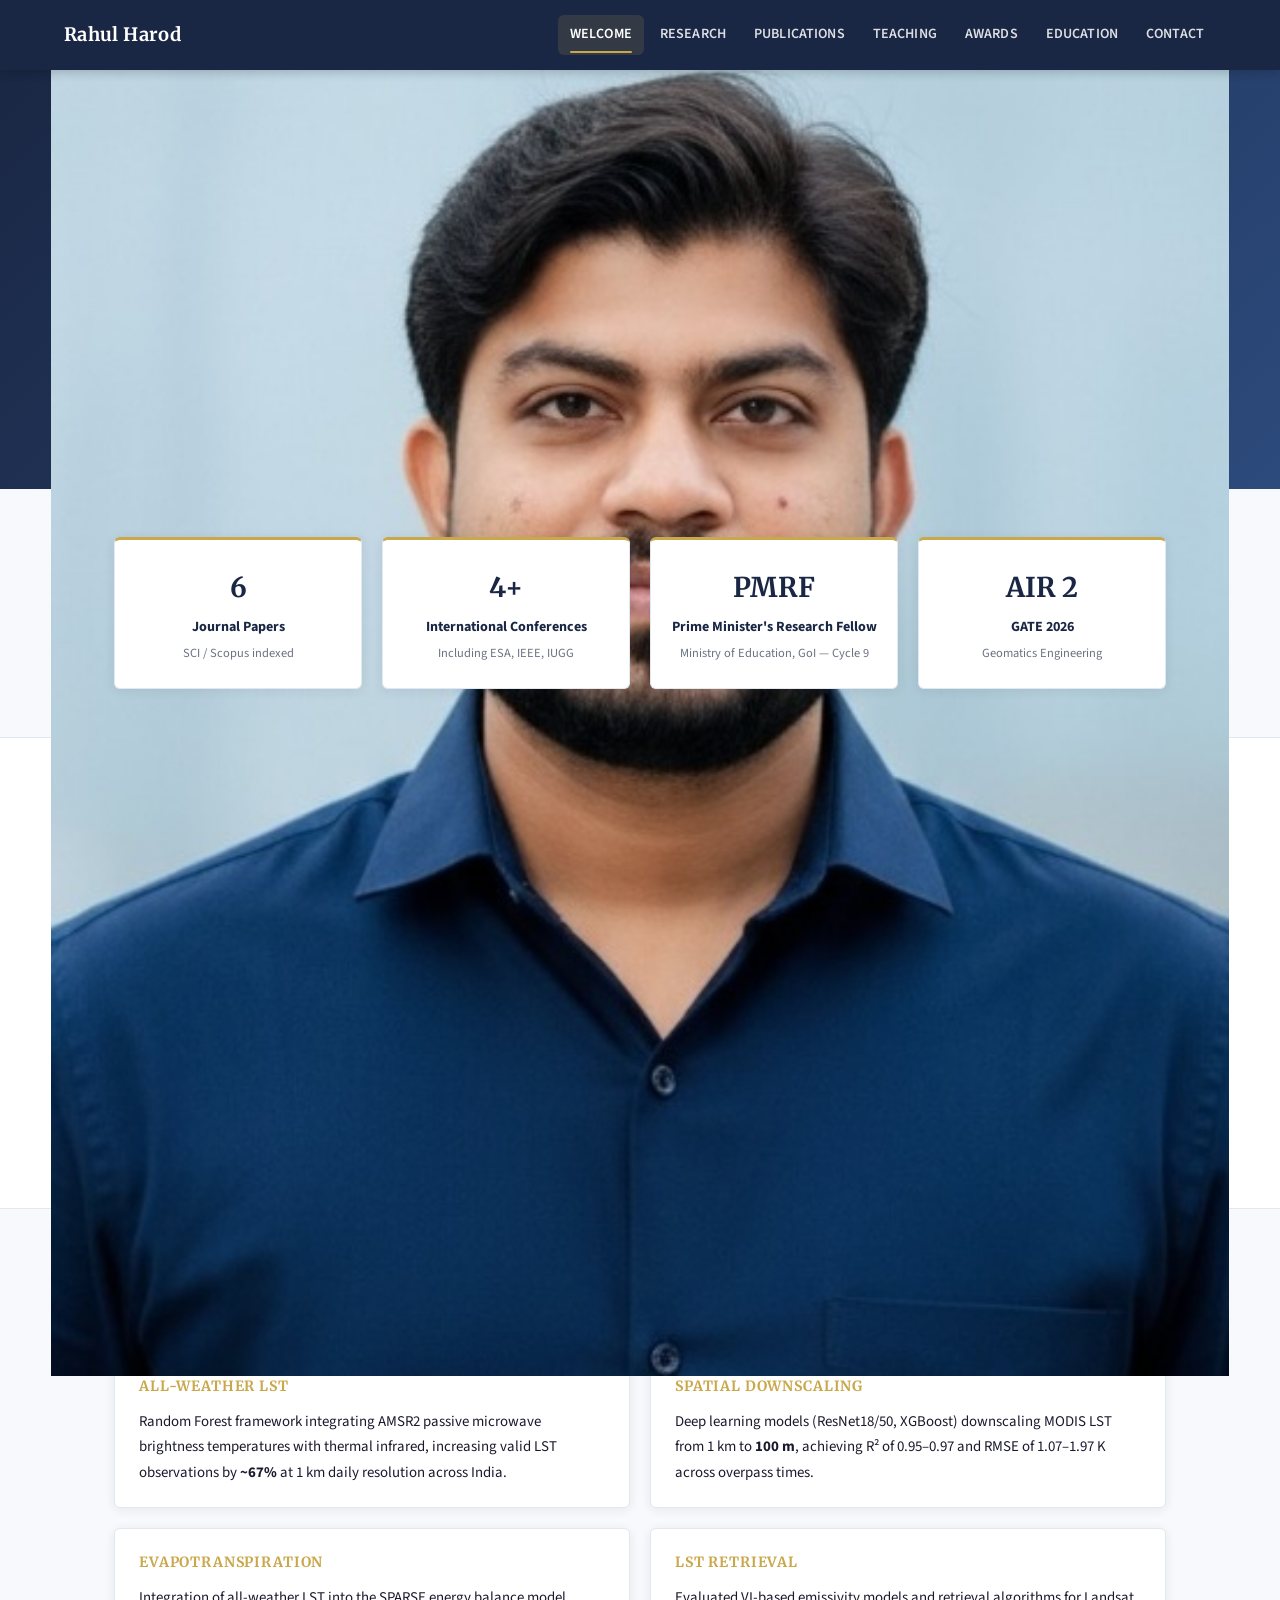
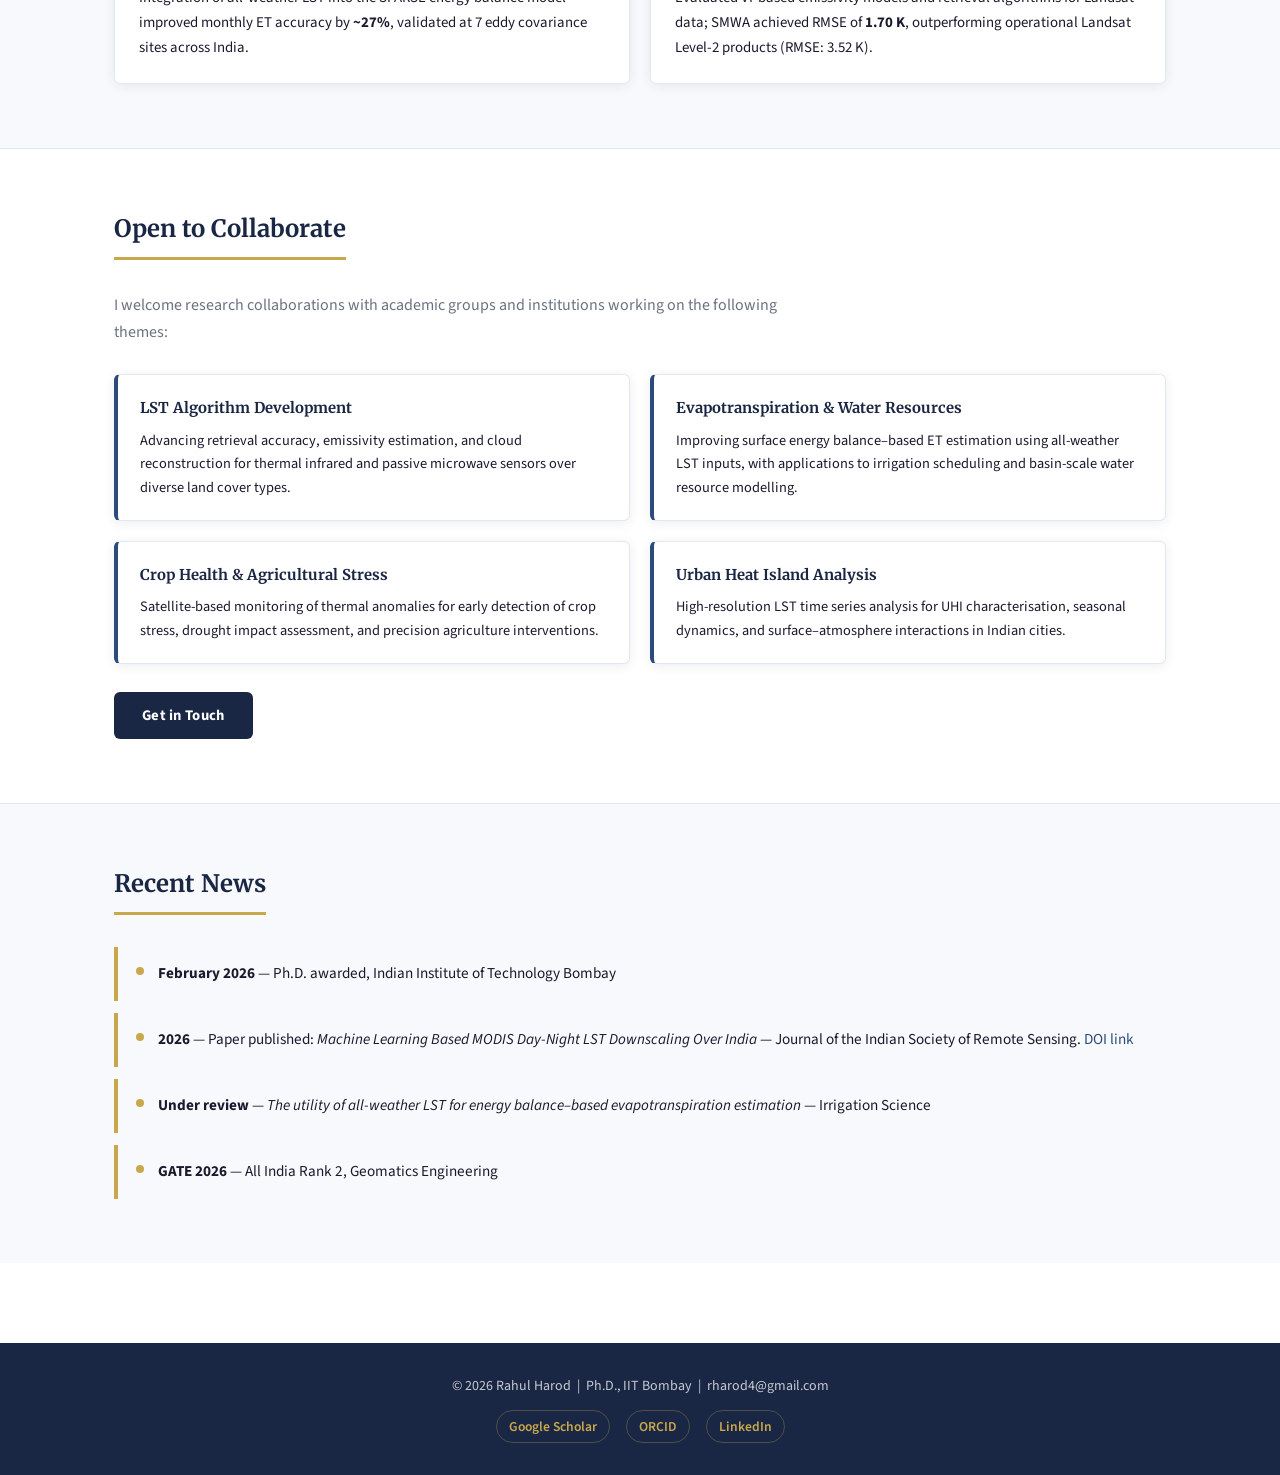
==== index.html @ 8fca2b65 "Remove mobile number sitewide; add SEO meta tags, sitemap, robots.txt" ====
<!DOCTYPE html>
<html lang="en">
<head>
  <meta charset="UTF-8">
  <meta name="viewport" content="width=device-width, initial-scale=1.0">
  <title>Rahul Harod | Ph.D. Remote Sensing | IIT Bombay</title>
  <meta name="description" content="Dr. Rahul Harod — Ph.D. in Civil Engineering (Remote Sensing) from IIT Bombay. PMRF Awardee. Research on Land Surface Temperature, machine learning, evapotranspiration, and urban heat islands. GATE 2026 AIR 2.">
  <meta name="keywords" content="Rahul Harod, IIT Bombay, Remote Sensing, Land Surface Temperature, LST, Machine Learning, PMRF, Civil Engineering, PhD, GATE 2026, Evapotranspiration, Urban Heat Island">
  <meta name="author" content="Rahul Harod">
  <meta name="robots" content="index, follow">
  <link rel="canonical" href="https://rahul-harod.github.io/Portfolio/">

  <!-- Open Graph (for sharing on LinkedIn, WhatsApp etc.) -->
  <meta property="og:type" content="profile">
  <meta property="og:title" content="Rahul Harod | Ph.D. Remote Sensing | IIT Bombay">
  <meta property="og:description" content="Ph.D. graduate from IIT Bombay. PMRF Awardee. Research on all-weather Land Surface Temperature, machine learning, and environmental remote sensing.">
  <meta property="og:url" content="https://rahul-harod.github.io/Portfolio/">
  <meta property="og:image" content="https://rahul-harod.github.io/Portfolio/Rahul.jpeg">
  <meta property="profile:first_name" content="Rahul">
  <meta property="profile:last_name" content="Harod">

  <!-- JSON-LD Structured Data (tells Google who this person is) -->
  <script type="application/ld+json">
  {
    "@context": "https://schema.org",
    "@type": "Person",
    "name": "Rahul Harod",
    "givenName": "Rahul",
    "familyName": "Harod",
    "url": "https://rahul-harod.github.io/Portfolio/",
    "image": "https://rahul-harod.github.io/Portfolio/Rahul.jpeg",
    "email": "rharod4@gmail.com",

    "address": {
      "@type": "PostalAddress",
      "addressLocality": "Ujjain",
      "addressRegion": "Madhya Pradesh",
      "addressCountry": "IN"
    },
    "jobTitle": "Research Scientist",
    "worksFor": {
      "@type": "Organization",
      "name": "Sagri Co. Ltd."
    },
    "alumniOf": {
      "@type": "CollegeOrUniversity",
      "name": "Indian Institute of Technology Bombay",
      "url": "https://www.iitb.ac.in"
    },
    "hasCredential": {
      "@type": "EducationalOccupationalCredential",
      "credentialCategory": "PhD",
      "name": "Doctor of Philosophy — Civil Engineering (Remote Sensing)",
      "recognizedBy": {
        "@type": "CollegeOrUniversity",
        "name": "Indian Institute of Technology Bombay"
      }
    },
    "knowsAbout": [
      "Land Surface Temperature",
      "Remote Sensing",
      "Machine Learning",
      "Evapotranspiration",
      "Urban Heat Island",
      "Thermal Infrared",
      "Passive Microwave",
      "Google Earth Engine",
      "Civil Engineering"
    ],
    "sameAs": [
      "https://scholar.google.com/citations?user=Qqw7c_wAAAAJ&hl=en",
      "https://orcid.org/0009-0002-3526-6725",
      "http://www.linkedin.com/in/rahul-harod-670a47169"
    ]
  }
  </script>

  <link rel="preconnect" href="https://fonts.googleapis.com">
  <link rel="preconnect" href="https://fonts.gstatic.com" crossorigin>
  <link href="https://fonts.googleapis.com/css2?family=Merriweather:ital,wght@0,400;0,700;1,400&family=Source+Sans+Pro:wght@400;600;700&display=swap" rel="stylesheet">
  <link rel="stylesheet" href="css/style.css">
</head>
<body>

  <!-- NAVBAR -->
  <nav class="navbar">
    <div class="nav-container">
      <a href="index.html" class="nav-logo">Rahul Harod</a>
      <button class="nav-toggle" aria-label="Toggle navigation" aria-expanded="false">
        <span></span><span></span><span></span>
      </button>
      <div class="nav-links">
        <a href="index.html">Welcome</a>
        <a href="research.html">Research</a>
        <a href="publications.html">Publications</a>
        <a href="teaching.html">Teaching</a>
        <a href="awards.html">Awards</a>
        <a href="education.html">Education</a>
        <a href="contact.html">Contact</a>
      </div>
    </div>
  </nav>

  <!-- HERO -->
  <section class="hero">
    <div class="hero-inner">
      <div class="hero-photo">
        <div class="photo-circle">
          <img src="Rahul.jpeg" alt="Rahul Harod">
        </div>
      </div>
      <div class="hero-content">
        <h1>Rahul Harod</h1>
        <p class="hero-designation">Ph.D. &nbsp;|&nbsp; Civil Engineering (Remote Sensing)</p>
        <p class="hero-institution">Indian Institute of Technology Bombay</p>
        <p class="hero-tagline">Advancing all-weather, high-resolution Land Surface Temperature estimation through machine learning — with applications in evapotranspiration, urban heat islands, and agricultural resilience.</p>
        <p class="hero-contact-line">rharod4@gmail.com &nbsp;&bull;&nbsp; Ujjain, Madhya Pradesh, India</p>
        <!-- <div class="social-badges">
          <a href="https://scholar.google.com/citations?user=Qqw7c_wAAAAJ&hl=en" target="_blank" rel="noopener" class="badge">Google Scholar</a>
          <a href="https://orcid.org/0009-0002-3526-6725" target="_blank" rel="noopener" class="badge">ORCID</a>
          <a href="http://www.linkedin.com/in/rahul-harod-670a47169" target="_blank" rel="noopener" class="badge">LinkedIn</a>
        </div> -->
      </div>
    </div>
  </section>

  <main>

    <!-- QUICK STATS -->
    <section class="section" style="background: var(--light-bg); padding: 48px 0;">
      <div class="container">
        <div class="stats-grid">
          <div class="stat-card">
            <div class="stat-icon-text">6</div>
            <div class="stat-label-main">Journal Papers</div>
            <div class="stat-sub">SCI / Scopus indexed</div>
          </div>
          <div class="stat-card">
            <div class="stat-icon-text">4+</div>
            <div class="stat-label-main">International Conferences</div>
            <div class="stat-sub">Including ESA, IEEE, IUGG</div>
          </div>
          <div class="stat-card">
            <div class="stat-icon-text">PMRF</div>
            <div class="stat-label-main">Prime Minister's Research Fellow</div>
            <div class="stat-sub">Ministry of Education, GoI — Cycle 9</div>
          </div>
          <div class="stat-card">
            <div class="stat-icon-text">AIR 2</div>
            <div class="stat-label-main">GATE 2026</div>
            <div class="stat-sub">Geomatics Engineering</div>
          </div>
        </div>
      </div>
    </section>

    <!-- ABOUT -->
    <section class="section">
      <div class="container">
        <h2 class="section-title">About</h2>
        <div class="about-text">
          <p>I am a Ph.D. graduate from the Department of Civil Engineering, Indian Institute of Technology Bombay, where I worked under the supervision of Prof. Eswar Rajasekaran. My doctoral research developed machine learning–driven frameworks for generating all-weather, high spatiotemporal resolution Land Surface Temperature (LST) datasets over India — addressing the dual constraints of cloud contamination and the spatial–temporal resolution trade-off inherent to satellite thermal observations.</p>
          <p>My research sits at the intersection of thermal remote sensing, passive microwave data fusion, deep learning, and surface energy balance modelling. I am particularly interested in translating these methodological advances into operational tools for water resource management, agricultural monitoring, and urban climate analysis. I am a recipient of the <strong>Prime Minister's Research Fellowship (PMRF)</strong>, awarded in recognition of the quality and national relevance of my research.</p>
        </div>
      </div>
    </section>

    <!-- RESEARCH HIGHLIGHTS -->
    <section class="section" style="background: var(--light-bg);">
      <div class="container">
        <h2 class="section-title">Research Highlights</h2>
        <div class="highlights-grid">
          <div class="highlight-card">
            <div class="highlight-label">All-Weather LST</div>
            <p>Random Forest framework integrating AMSR2 passive microwave brightness temperatures with thermal infrared, increasing valid LST observations by <strong>~67%</strong> at 1 km daily resolution across India.</p>
          </div>
          <div class="highlight-card">
            <div class="highlight-label">Spatial Downscaling</div>
            <p>Deep learning models (ResNet18/50, XGBoost) downscaling MODIS LST from 1 km to <strong>100 m</strong>, achieving R² of 0.95–0.97 and RMSE of 1.07–1.97 K across overpass times.</p>
          </div>
          <div class="highlight-card">
            <div class="highlight-label">Evapotranspiration</div>
            <p>Integration of all-weather LST into the SPARSE energy balance model improved monthly ET accuracy by <strong>~27%</strong>, validated at 7 eddy covariance sites across India.</p>
          </div>
          <div class="highlight-card">
            <div class="highlight-label">LST Retrieval</div>
            <p>Evaluated VI-based emissivity models and retrieval algorithms for Landsat data; SMWA achieved RMSE of <strong>1.70 K</strong>, outperforming operational Landsat Level-2 products (RMSE: 3.52 K).</p>
          </div>
        </div>
      </div>
    </section>

    <!-- OPEN TO COLLABORATE -->
    <section class="section">
      <div class="container">
        <h2 class="section-title">Open to Collaborate</h2>
        <p style="font-size: 1rem; color: var(--text-muted); margin-bottom: 28px; max-width: 680px;">I welcome research collaborations with academic groups and institutions working on the following themes:</p>
        <div class="collab-grid">
          <div class="collab-item">
            <div class="collab-title">LST Algorithm Development</div>
            <p>Advancing retrieval accuracy, emissivity estimation, and cloud reconstruction for thermal infrared and passive microwave sensors over diverse land cover types.</p>
          </div>
          <div class="collab-item">
            <div class="collab-title">Evapotranspiration &amp; Water Resources</div>
            <p>Improving surface energy balance–based ET estimation using all-weather LST inputs, with applications to irrigation scheduling and basin-scale water resource modelling.</p>
          </div>
          <div class="collab-item">
            <div class="collab-title">Crop Health &amp; Agricultural Stress</div>
            <p>Satellite-based monitoring of thermal anomalies for early detection of crop stress, drought impact assessment, and precision agriculture interventions.</p>
          </div>
          <div class="collab-item">
            <div class="collab-title">Urban Heat Island Analysis</div>
            <p>High-resolution LST time series analysis for UHI characterisation, seasonal dynamics, and surface–atmosphere interactions in Indian cities.</p>
          </div>
        </div>
        <div style="margin-top: 28px;">
          <a href="contact.html" class="cta-btn">Get in Touch</a>
        </div>
      </div>
    </section>

    <!-- ANNOUNCEMENTS -->
    <section class="section" style="background: var(--light-bg);">
      <div class="container">
        <h2 class="section-title">Recent News</h2>
        <div class="notifications-list">
          <div class="notification-item">
            <div class="notif-dot"></div>
            <div><strong>February 2026</strong> — Ph.D. awarded, Indian Institute of Technology Bombay</div>
          </div>
          <div class="notification-item">
            <div class="notif-dot"></div>
            <div><strong>2026</strong> — Paper published: <em>Machine Learning Based MODIS Day-Night LST Downscaling Over India</em> — Journal of the Indian Society of Remote Sensing. <a href="https://doi.org/10.1007/s12524-026-02450-w" target="_blank" rel="noopener">DOI link</a></div>
          </div>
          <div class="notification-item">
            <div class="notif-dot"></div>
            <div><strong>Under review</strong> — <em>The utility of all-weather LST for energy balance–based evapotranspiration estimation</em> — Irrigation Science</div>
          </div>
          <div class="notification-item">
            <div class="notif-dot"></div>
            <div><strong>GATE 2026</strong> — All India Rank 2, Geomatics Engineering</div>
          </div>
        </div>
      </div>
    </section>

  </main>

  <!-- FOOTER -->
  <footer class="footer">
    <p>&#169; 2026 Rahul Harod &nbsp;|&nbsp; Ph.D., IIT Bombay &nbsp;|&nbsp; rharod4@gmail.com</p>
    <div class="footer-links">
      <a href="https://scholar.google.com/citations?user=Qqw7c_wAAAAJ&hl=en" target="_blank" rel="noopener">Google Scholar</a>
      <a href="https://orcid.org/0009-0002-3526-6725" target="_blank" rel="noopener">ORCID</a>
      <a href="http://www.linkedin.com/in/rahul-harod-670a47169" target="_blank" rel="noopener">LinkedIn</a>
    </div>
  </footer>

  <script src="js/main.js"></script>
</body>
</html>
---- css/style.css ----
/* ============================================
   Rahul Harod Academic Portfolio — style.css
   ============================================ */

/* CSS Variables */
:root {
  --primary: #1a2744;
  --accent: #c9a84c;
  --secondary: #2c4a7c;
  --light-bg: #f8f9fc;
  --text-dark: #1a1a2e;
  --text-muted: #6b7280;
  --border: #e2e8f0;
  --white: #ffffff;
  --font-heading: 'Merriweather', Georgia, serif;
  --font-body: 'Source Sans Pro', 'Segoe UI', sans-serif;
  --font-mono: 'Courier New', monospace;
  --shadow: 0 2px 12px rgba(26, 39, 68, 0.08);
  --shadow-md: 0 4px 20px rgba(26, 39, 68, 0.12);
  --radius: 6px;
  --transition: 0.2s ease;
}

/* Reset & Base */
*, *::before, *::after { box-sizing: border-box; margin: 0; padding: 0; }

html { scroll-behavior: smooth; font-size: 16px; }

body {
  font-family: var(--font-body);
  color: var(--text-dark);
  background: var(--white);
  line-height: 1.7;
  padding-top: 70px;
}

h1, h2, h3, h4, h5 {
  font-family: var(--font-heading);
  line-height: 1.35;
  color: var(--primary);
}

a { color: var(--secondary); text-decoration: none; transition: color var(--transition); }
a:hover { color: var(--accent); }

ul { list-style: none; }

img { max-width: 100%; height: auto; }

/* ============================================
   NAVBAR
   ============================================ */
.navbar {
  position: fixed;
  top: 0; left: 0; right: 0;
  z-index: 1000;
  background: var(--primary);
  height: 70px;
  display: flex;
  align-items: center;
  box-shadow: 0 2px 10px rgba(0,0,0,0.2);
}

.nav-container {
  width: 100%;
  max-width: 1200px;
  margin: 0 auto;
  padding: 0 24px;
  display: flex;
  align-items: center;
  justify-content: space-between;
}

.nav-logo {
  font-family: var(--font-heading);
  font-size: 1.15rem;
  font-weight: 700;
  color: var(--white);
  letter-spacing: 0.02em;
}

.nav-logo:hover { color: var(--accent); }

.nav-links {
  display: flex;
  align-items: center;
  gap: 4px;
}

.nav-links a {
  color: rgba(255,255,255,0.85);
  font-family: var(--font-body);
  font-size: 0.88rem;
  font-weight: 600;
  padding: 8px 12px;
  border-radius: var(--radius);
  transition: all var(--transition);
  position: relative;
  letter-spacing: 0.01em;
  text-transform: uppercase;
}

.nav-links a:hover,
.nav-links a.active {
  color: var(--white);
  background: rgba(201,168,76,0.15);
}

.nav-links a.active::after {
  content: '';
  position: absolute;
  bottom: 2px; left: 12px; right: 12px;
  height: 2px;
  background: var(--accent);
  border-radius: 2px;
}

/* Hamburger */
.nav-toggle {
  display: none;
  flex-direction: column;
  gap: 5px;
  cursor: pointer;
  padding: 4px;
}

.nav-toggle span {
  display: block;
  width: 24px;
  height: 2px;
  background: var(--white);
  border-radius: 2px;
  transition: all 0.3s ease;
}

.nav-toggle.open span:nth-child(1) { transform: translateY(7px) rotate(45deg); }
.nav-toggle.open span:nth-child(2) { opacity: 0; }
.nav-toggle.open span:nth-child(3) { transform: translateY(-7px) rotate(-45deg); }

/* ============================================
   FOOTER
   ============================================ */
.footer {
  background: var(--primary);
  color: rgba(255,255,255,0.75);
  padding: 32px 24px;
  text-align: center;
  font-size: 0.875rem;
  margin-top: 80px;
}

.footer p { margin-bottom: 12px; }

.footer-links {
  display: flex;
  justify-content: center;
  gap: 16px;
  flex-wrap: wrap;
}

.footer-links a {
  color: var(--accent);
  font-weight: 600;
  font-size: 0.85rem;
  border: 1px solid rgba(201,168,76,0.3);
  padding: 4px 12px;
  border-radius: 20px;
  transition: all var(--transition);
}

.footer-links a:hover {
  background: rgba(201,168,76,0.15);
  border-color: var(--accent);
  color: var(--accent);
}

/* ============================================
   LAYOUT UTILITIES
   ============================================ */
.container {
  max-width: 1100px;
  margin: 0 auto;
  padding: 0 24px;
}

.section {
  padding: 64px 0;
}

.section + .section {
  border-top: 1px solid var(--border);
}

.section-title {
  font-size: 1.5rem;
  color: var(--primary);
  margin-bottom: 32px;
  padding-bottom: 12px;
  border-bottom: 3px solid var(--accent);
  display: inline-block;
}

.section-title-center {
  text-align: center;
  display: block;
}

/* ============================================
   HOME PAGE — HERO
   ============================================ */
.hero {
  background: linear-gradient(135deg, var(--primary) 0%, var(--secondary) 100%);
  color: var(--white);
  padding: 72px 24px;
}

.hero-inner {
  max-width: 1100px;
  margin: 0 auto;
  display: flex;
  align-items: center;
  gap: 48px;
}

.hero-photo {
  flex-shrink: 0;
}

.photo-circle {
  width: 160px;
  height: 160px;
  border-radius: 50%;
  background: var(--accent);
  display: flex;
  align-items: center;
  justify-content: center;
  font-family: var(--font-heading);
  font-size: 2.8rem;
  font-weight: 700;
  color: var(--primary);
  border: 4px solid rgba(255,255,255,0.3);
  box-shadow: 0 8px 32px rgba(0,0,0,0.2);
  overflow: hidden;
}

.photo-circle img {
  position: absolute;
  width: 92%;
  height: auto;
  top: 4%;
  left: 4%;
}

.hero-content h1 {
  font-size: 2.4rem;
  color: var(--white);
  margin-bottom: 8px;
}

.hero-designation {
  font-size: 1.1rem;
  color: var(--accent);
  font-weight: 600;
  margin-bottom: 4px;
}

.hero-institution {
  font-size: 0.95rem;
  color: rgba(255,255,255,0.8);
  margin-bottom: 16px;
}

.hero-tagline {
  font-style: italic;
  color: rgba(255,255,255,0.9);
  font-size: 0.97rem;
  max-width: 600px;
  border-left: 3px solid var(--accent);
  padding-left: 14px;
  margin-bottom: 20px;
  line-height: 1.6;
}

.hero-contact-line {
  font-size: 0.9rem;
  color: rgba(255,255,255,0.75);
  margin-bottom: 20px;
  letter-spacing: 0.01em;
}

.social-badges {
  display: flex;
  gap: 10px;
  flex-wrap: wrap;
}

.badge {
  display: inline-block;
  padding: 6px 16px;
  border: 1.5px solid var(--accent);
  color: var(--accent);
  border-radius: 20px;
  font-size: 0.82rem;
  font-weight: 700;
  letter-spacing: 0.03em;
  text-transform: uppercase;
  transition: all var(--transition);
}

.badge:hover {
  background: var(--accent);
  color: var(--primary);
}

/* ============================================
   HOME PAGE — QUICK STATS
   ============================================ */
.stats-grid {
  display: grid;
  grid-template-columns: repeat(4, 1fr);
  gap: 20px;
}

.stat-card {
  background: var(--white);
  border: 1px solid var(--border);
  border-top: 3px solid var(--accent);
  border-radius: var(--radius);
  padding: 24px 20px;
  text-align: center;
  box-shadow: var(--shadow);
  transition: transform var(--transition), box-shadow var(--transition);
}

.stat-card:hover {
  transform: translateY(-3px);
  box-shadow: var(--shadow-md);
}

.stat-icon-text {
  font-family: var(--font-heading);
  font-size: 1.7rem;
  font-weight: 700;
  color: var(--primary);
  margin-bottom: 6px;
}

.stat-label-main {
  font-size: 0.88rem;
  font-weight: 700;
  color: var(--primary);
  margin-bottom: 3px;
}

.stat-sub {
  font-size: 0.78rem;
  color: var(--text-muted);
}

/* ============================================
   HOME PAGE — ABOUT BIO
   ============================================ */
.about-text p {
  margin-bottom: 16px;
  font-size: 1rem;
  line-height: 1.8;
  color: var(--text-dark);
}

/* ============================================
   HOME PAGE — RESEARCH HIGHLIGHTS
   ============================================ */
.highlights-grid {
  display: grid;
  grid-template-columns: repeat(2, 1fr);
  gap: 20px;
}

.highlight-card {
  background: var(--white);
  border: 1px solid var(--border);
  border-radius: var(--radius);
  padding: 22px 24px;
  box-shadow: var(--shadow);
}

.highlight-label {
  font-family: var(--font-heading);
  font-size: 0.88rem;
  font-weight: 700;
  color: var(--accent);
  text-transform: uppercase;
  letter-spacing: 0.06em;
  margin-bottom: 10px;
}

.highlight-card p {
  font-size: 0.93rem;
  color: var(--text-dark);
  line-height: 1.7;
}

/* ============================================
   HOME PAGE — COLLABORATE
   ============================================ */
.collab-grid {
  display: grid;
  grid-template-columns: repeat(2, 1fr);
  gap: 20px;
}

.collab-item {
  padding: 20px 22px;
  border: 1px solid var(--border);
  border-left: 4px solid var(--secondary);
  border-radius: var(--radius);
  background: var(--white);
  box-shadow: var(--shadow);
}

.collab-title {
  font-family: var(--font-heading);
  font-size: 0.93rem;
  font-weight: 700;
  color: var(--primary);
  margin-bottom: 8px;
}

.collab-item p {
  font-size: 0.9rem;
  color: var(--text-dark);
  line-height: 1.65;
}

.cta-btn {
  display: inline-block;
  padding: 11px 28px;
  background: var(--primary);
  color: var(--white);
  font-family: var(--font-body);
  font-size: 0.92rem;
  font-weight: 700;
  border-radius: var(--radius);
  letter-spacing: 0.02em;
  transition: background var(--transition), transform var(--transition);
}

.cta-btn:hover {
  background: var(--secondary);
  color: var(--white);
  transform: translateY(-1px);
}

/* ============================================
   HOME PAGE — NOTIFICATIONS
   ============================================ */
.notifications-list {
  display: flex;
  flex-direction: column;
  gap: 12px;
}

.notification-item {
  display: flex;
  gap: 14px;
  align-items: flex-start;
  padding: 14px 18px;
  background: var(--light-bg);
  border-left: 4px solid var(--accent);
  border-radius: 0 var(--radius) var(--radius) 0;
  font-size: 0.95rem;
}

.notif-dot {
  width: 8px;
  height: 8px;
  min-width: 8px;
  background: var(--accent);
  border-radius: 50%;
  margin-top: 6px;
}

/* ============================================
   PUBLICATION CARDS
   ============================================ */
.pub-list {
  display: flex;
  flex-direction: column;
  gap: 20px;
}

.pub-card {
  background: var(--white);
  border: 1px solid var(--border);
  border-left: 5px solid var(--accent);
  border-radius: var(--radius);
  padding: 20px 22px;
  box-shadow: var(--shadow);
  transition: box-shadow var(--transition);
}

.pub-card:hover { box-shadow: var(--shadow-md); }

.pub-number {
  font-size: 0.78rem;
  font-weight: 700;
  color: var(--accent);
  text-transform: uppercase;
  letter-spacing: 0.05em;
  margin-bottom: 6px;
}

.pub-title {
  font-family: var(--font-heading);
  font-size: 1rem;
  color: var(--primary);
  margin-bottom: 6px;
  line-height: 1.45;
}

.pub-authors {
  font-size: 0.9rem;
  color: var(--text-muted);
  margin-bottom: 4px;
}

.pub-journal {
  font-style: italic;
  font-size: 0.9rem;
  color: var(--secondary);
  margin-bottom: 10px;
}

.pub-meta {
  display: flex;
  gap: 10px;
  flex-wrap: wrap;
  align-items: center;
}

.doi-link {
  display: inline-block;
  padding: 4px 14px;
  background: var(--primary);
  color: var(--white);
  font-size: 0.8rem;
  font-weight: 600;
  border-radius: 20px;
  transition: background var(--transition);
}

.doi-link:hover { background: var(--secondary); color: var(--white); }

.pub-tag {
  display: inline-block;
  padding: 3px 10px;
  background: rgba(201,168,76,0.15);
  color: var(--primary);
  border: 1px solid rgba(201,168,76,0.4);
  font-size: 0.78rem;
  font-weight: 600;
  border-radius: 20px;
}

.pub-tag.under-review {
  background: rgba(44,74,124,0.1);
  border-color: rgba(44,74,124,0.3);
  color: var(--secondary);
}

.subsection-title {
  font-family: var(--font-heading);
  font-size: 1.15rem;
  color: var(--secondary);
  margin: 36px 0 18px;
  padding-bottom: 8px;
  border-bottom: 2px solid var(--border);
}

/* Conference items */
.conf-item {
  padding: 16px 20px;
  border: 1px solid var(--border);
  border-left: 4px solid var(--secondary);
  border-radius: var(--radius);
  background: var(--white);
  margin-bottom: 14px;
}

.conf-title {
  font-weight: 700;
  color: var(--primary);
  font-size: 0.95rem;
  margin-bottom: 4px;
}

.conf-venue {
  font-size: 0.88rem;
  color: var(--text-muted);
}

/* ============================================
   RESEARCH PAGE
   ============================================ */
.interests-grid {
  display: grid;
  grid-template-columns: repeat(2, 1fr);
  gap: 14px;
}

.interest-item {
  display: flex;
  align-items: flex-start;
  gap: 12px;
  padding: 14px 16px;
  background: var(--light-bg);
  border-radius: var(--radius);
  border-left: 3px solid var(--accent);
  font-size: 0.95rem;
}

.interest-item::before {
  content: '▸';
  color: var(--accent);
  font-size: 1rem;
  flex-shrink: 0;
  margin-top: 1px;
}

.phd-objective {
  margin-bottom: 28px;
  padding: 22px;
  background: var(--white);
  border: 1px solid var(--border);
  border-radius: var(--radius);
  box-shadow: var(--shadow);
}

.phd-objective-header {
  display: flex;
  align-items: center;
  gap: 14px;
  margin-bottom: 12px;
}

.obj-badge {
  background: var(--primary);
  color: var(--accent);
  font-size: 0.78rem;
  font-weight: 700;
  padding: 4px 12px;
  border-radius: 20px;
  text-transform: uppercase;
  letter-spacing: 0.05em;
  white-space: nowrap;
}

.phd-objective h4 {
  font-size: 1rem;
  color: var(--primary);
}

.phd-objective p {
  font-size: 0.93rem;
  color: var(--text-dark);
  line-height: 1.7;
}

.phd-highlight {
  background: linear-gradient(135deg, var(--light-bg) 0%, rgba(201,168,76,0.06) 100%);
  border: 1px solid var(--border);
  border-radius: var(--radius);
  padding: 24px;
  margin-bottom: 32px;
}

.phd-highlight h3 {
  font-size: 1.05rem;
  color: var(--secondary);
  margin-bottom: 8px;
}

.phd-highlight p {
  font-size: 0.95rem;
  color: var(--text-dark);
  line-height: 1.75;
}

/* ============================================
   TIMELINE (Education/Experience)
   ============================================ */
.timeline {
  position: relative;
  padding-left: 36px;
}

.timeline::before {
  content: '';
  position: absolute;
  left: 10px;
  top: 6px;
  bottom: 6px;
  width: 2px;
  background: linear-gradient(to bottom, var(--primary), var(--secondary));
}

.timeline-item {
  position: relative;
  margin-bottom: 36px;
}

.timeline-dot {
  position: absolute;
  left: -30px;
  top: 6px;
  width: 16px;
  height: 16px;
  border-radius: 50%;
  background: var(--accent);
  border: 3px solid var(--white);
  box-shadow: 0 0 0 2px var(--primary);
}

.timeline-card {
  background: var(--white);
  border: 1px solid var(--border);
  border-radius: var(--radius);
  padding: 22px 24px;
  box-shadow: var(--shadow);
  transition: box-shadow var(--transition);
}

.timeline-card:hover { box-shadow: var(--shadow-md); }

.timeline-period {
  display: inline-block;
  font-size: 0.8rem;
  font-weight: 700;
  color: var(--white);
  background: var(--primary);
  padding: 3px 12px;
  border-radius: 20px;
  margin-bottom: 10px;
  letter-spacing: 0.03em;
}

.timeline-title {
  font-family: var(--font-heading);
  font-size: 1.1rem;
  color: var(--primary);
  margin-bottom: 4px;
}

.timeline-subtitle {
  font-size: 0.9rem;
  color: var(--secondary);
  font-weight: 600;
  margin-bottom: 10px;
}

.timeline-card ul {
  list-style: none;
  padding: 0;
}

.timeline-card ul li {
  font-size: 0.92rem;
  color: var(--text-dark);
  padding: 3px 0 3px 18px;
  position: relative;
}

.timeline-card ul li::before {
  content: '•';
  color: var(--accent);
  position: absolute;
  left: 0;
  font-weight: 700;
}

.timeline-card .timeline-meta {
  font-size: 0.87rem;
  color: var(--text-muted);
  margin-top: 6px;
}

/* ============================================
   AWARDS PAGE
   ============================================ */
.awards-list {
  display: flex;
  flex-direction: column;
  gap: 24px;
}

.award-card {
  display: flex;
  gap: 20px;
  background: var(--white);
  border: 1px solid var(--border);
  border-radius: var(--radius);
  padding: 24px;
  box-shadow: var(--shadow);
  transition: box-shadow var(--transition);
}

.award-card:hover { box-shadow: var(--shadow-md); }

.award-icon {
  font-size: 2.2rem;
  flex-shrink: 0;
  width: 56px;
  height: 56px;
  background: rgba(201,168,76,0.1);
  border-radius: 50%;
  display: flex;
  align-items: center;
  justify-content: center;
}

.award-content h3 {
  font-size: 1.05rem;
  color: var(--primary);
  margin-bottom: 4px;
}

.award-year {
  display: inline-block;
  font-size: 0.78rem;
  font-weight: 700;
  color: var(--accent);
  background: rgba(201,168,76,0.1);
  border: 1px solid rgba(201,168,76,0.3);
  padding: 2px 10px;
  border-radius: 20px;
  margin-bottom: 8px;
}

.award-desc {
  font-size: 0.92rem;
  color: var(--text-dark);
  line-height: 1.65;
}

.award-type {
  display: inline-block;
  margin-top: 8px;
  font-size: 0.78rem;
  font-weight: 700;
  color: var(--secondary);
  background: rgba(44,74,124,0.08);
  border: 1px solid rgba(44,74,124,0.2);
  padding: 2px 10px;
  border-radius: 20px;
}

/* ============================================
   TEACHING PAGE
   ============================================ */
.philosophy-list {
  list-style: none;
  padding: 0;
}

.philosophy-list li {
  padding: 10px 0 10px 28px;
  position: relative;
  font-size: 0.97rem;
  border-bottom: 1px solid var(--border);
}

.philosophy-list li:last-child { border-bottom: none; }

.philosophy-list li::before {
  content: '▸';
  color: var(--accent);
  position: absolute;
  left: 0;
  font-size: 1rem;
}

.courses-grid {
  display: grid;
  grid-template-columns: repeat(2, 1fr);
  gap: 24px;
}

.course-group {
  background: var(--white);
  border: 1px solid var(--border);
  border-radius: var(--radius);
  padding: 22px;
  box-shadow: var(--shadow);
}

.course-group h4 {
  font-size: 0.9rem;
  text-transform: uppercase;
  letter-spacing: 0.05em;
  color: var(--accent);
  margin-bottom: 14px;
  padding-bottom: 8px;
  border-bottom: 2px solid var(--border);
}

.course-group ul {
  list-style: none;
}

.course-group ul li {
  padding: 6px 0 6px 18px;
  font-size: 0.93rem;
  position: relative;
  border-bottom: 1px solid var(--border);
  color: var(--text-dark);
}

.course-group ul li:last-child { border-bottom: none; }

.course-group ul li::before {
  content: '•';
  color: var(--accent);
  position: absolute;
  left: 0;
  font-weight: 700;
}

.ta-block {
  background: var(--light-bg);
  border-radius: var(--radius);
  padding: 24px;
  border: 1px solid var(--border);
}

.ta-block h4 {
  font-size: 1rem;
  color: var(--primary);
  margin-bottom: 14px;
  display: flex;
  align-items: center;
  gap: 10px;
}

.ta-item {
  padding: 12px 0;
  border-bottom: 1px solid var(--border);
}

.ta-item:last-child { border-bottom: none; }

.ta-item strong {
  display: block;
  color: var(--primary);
  font-size: 0.93rem;
  margin-bottom: 3px;
}

.ta-item p {
  font-size: 0.88rem;
  color: var(--text-muted);
  line-height: 1.5;
}

/* ============================================
   CONTACT PAGE
   ============================================ */
.contact-grid {
  display: grid;
  grid-template-columns: 1fr 1fr;
  gap: 40px;
  align-items: start;
}

.contact-card {
  background: var(--white);
  border: 1px solid var(--border);
  border-radius: var(--radius);
  padding: 32px;
  box-shadow: var(--shadow);
}

.contact-card h3 {
  font-size: 1.15rem;
  margin-bottom: 20px;
  padding-bottom: 12px;
  border-bottom: 2px solid var(--accent);
}

.contact-info-list {
  list-style: none;
  display: flex;
  flex-direction: column;
  gap: 14px;
}

.contact-info-list li {
  display: flex;
  gap: 14px;
  align-items: flex-start;
  font-size: 0.95rem;
}

.contact-info-list li .icon {
  font-size: 1.2rem;
  flex-shrink: 0;
  width: 24px;
}

.contact-links-list {
  list-style: none;
  display: flex;
  flex-direction: column;
  gap: 12px;
}

.contact-links-list li a {
  display: flex;
  align-items: center;
  gap: 12px;
  padding: 12px 16px;
  background: var(--light-bg);
  border: 1px solid var(--border);
  border-radius: var(--radius);
  color: var(--primary);
  font-weight: 600;
  font-size: 0.92rem;
  transition: all var(--transition);
}

.contact-links-list li a:hover {
  background: var(--primary);
  color: var(--accent);
  border-color: var(--primary);
}

/* ============================================
   SKILLS PAGE
   ============================================ */
.skills-grid {
  display: grid;
  grid-template-columns: repeat(2, 1fr);
  gap: 20px;
}

.skill-group {
  background: var(--white);
  border: 1px solid var(--border);
  border-radius: var(--radius);
  padding: 20px 22px;
  box-shadow: var(--shadow);
}

.skill-group h4 {
  font-size: 0.82rem;
  text-transform: uppercase;
  letter-spacing: 0.06em;
  color: var(--accent);
  margin-bottom: 12px;
  padding-bottom: 8px;
  border-bottom: 1px solid var(--border);
}

.skill-tags {
  display: flex;
  flex-wrap: wrap;
  gap: 8px;
}

.skill-tag {
  display: inline-block;
  padding: 4px 12px;
  background: rgba(26,39,68,0.06);
  color: var(--primary);
  font-size: 0.85rem;
  border-radius: 20px;
  border: 1px solid rgba(26,39,68,0.12);
  font-weight: 500;
}

.membership-card {
  background: var(--light-bg);
  border: 1px solid var(--border);
  border-left: 4px solid var(--secondary);
  border-radius: var(--radius);
  padding: 18px 22px;
  font-size: 0.95rem;
}

.membership-card strong {
  color: var(--primary);
  display: block;
  margin-bottom: 4px;
}

/* ============================================
   PAGE HEADER BANNER
   ============================================ */
.page-header {
  background: linear-gradient(135deg, var(--primary) 0%, var(--secondary) 100%);
  padding: 48px 24px;
  color: var(--white);
  text-align: center;
}

.page-header h1 {
  color: var(--white);
  font-size: 2rem;
  margin-bottom: 8px;
}

.page-header p {
  color: rgba(255,255,255,0.75);
  font-size: 1rem;
}

/* ============================================
   RESPONSIVE
   ============================================ */
@media (max-width: 900px) {
  .stats-grid { grid-template-columns: repeat(2, 1fr); }
  .interests-grid { grid-template-columns: 1fr; }
  .courses-grid { grid-template-columns: 1fr; }
  .contact-grid { grid-template-columns: 1fr; }
  .skills-grid { grid-template-columns: 1fr; }
  .award-card { flex-direction: column; gap: 12px; }
  .highlights-grid { grid-template-columns: 1fr; }
  .collab-grid { grid-template-columns: 1fr; }
}

@media (max-width: 720px) {
  body { padding-top: 70px; }

  .nav-links {
    display: none;
    position: absolute;
    top: 70px;
    left: 0; right: 0;
    background: var(--primary);
    flex-direction: column;
    padding: 12px 16px 20px;
    gap: 2px;
    border-top: 1px solid rgba(255,255,255,0.1);
    box-shadow: 0 8px 20px rgba(0,0,0,0.2);
  }

  .nav-links.open { display: flex; }
  .nav-links a { padding: 10px 14px; font-size: 0.9rem; }
  .nav-toggle { display: flex; }

  .hero-inner { flex-direction: column; text-align: center; gap: 28px; }
  .hero-tagline { text-align: left; }
  .hero-contact { align-items: center; }
  .social-badges { justify-content: center; }
  .hero-content h1 { font-size: 1.8rem; }

  .stats-grid { grid-template-columns: repeat(2, 1fr); gap: 14px; }

  .timeline { padding-left: 24px; }
  .timeline-dot { left: -22px; }

  .section { padding: 44px 0; }
  .page-header h1 { font-size: 1.6rem; }
}

@media (max-width: 480px) {
  .stats-grid { grid-template-columns: 1fr 1fr; }
  .hero-content h1 { font-size: 1.6rem; }
  .photo-circle { width: 120px; height: 120px; font-size: 2.2rem; }
}
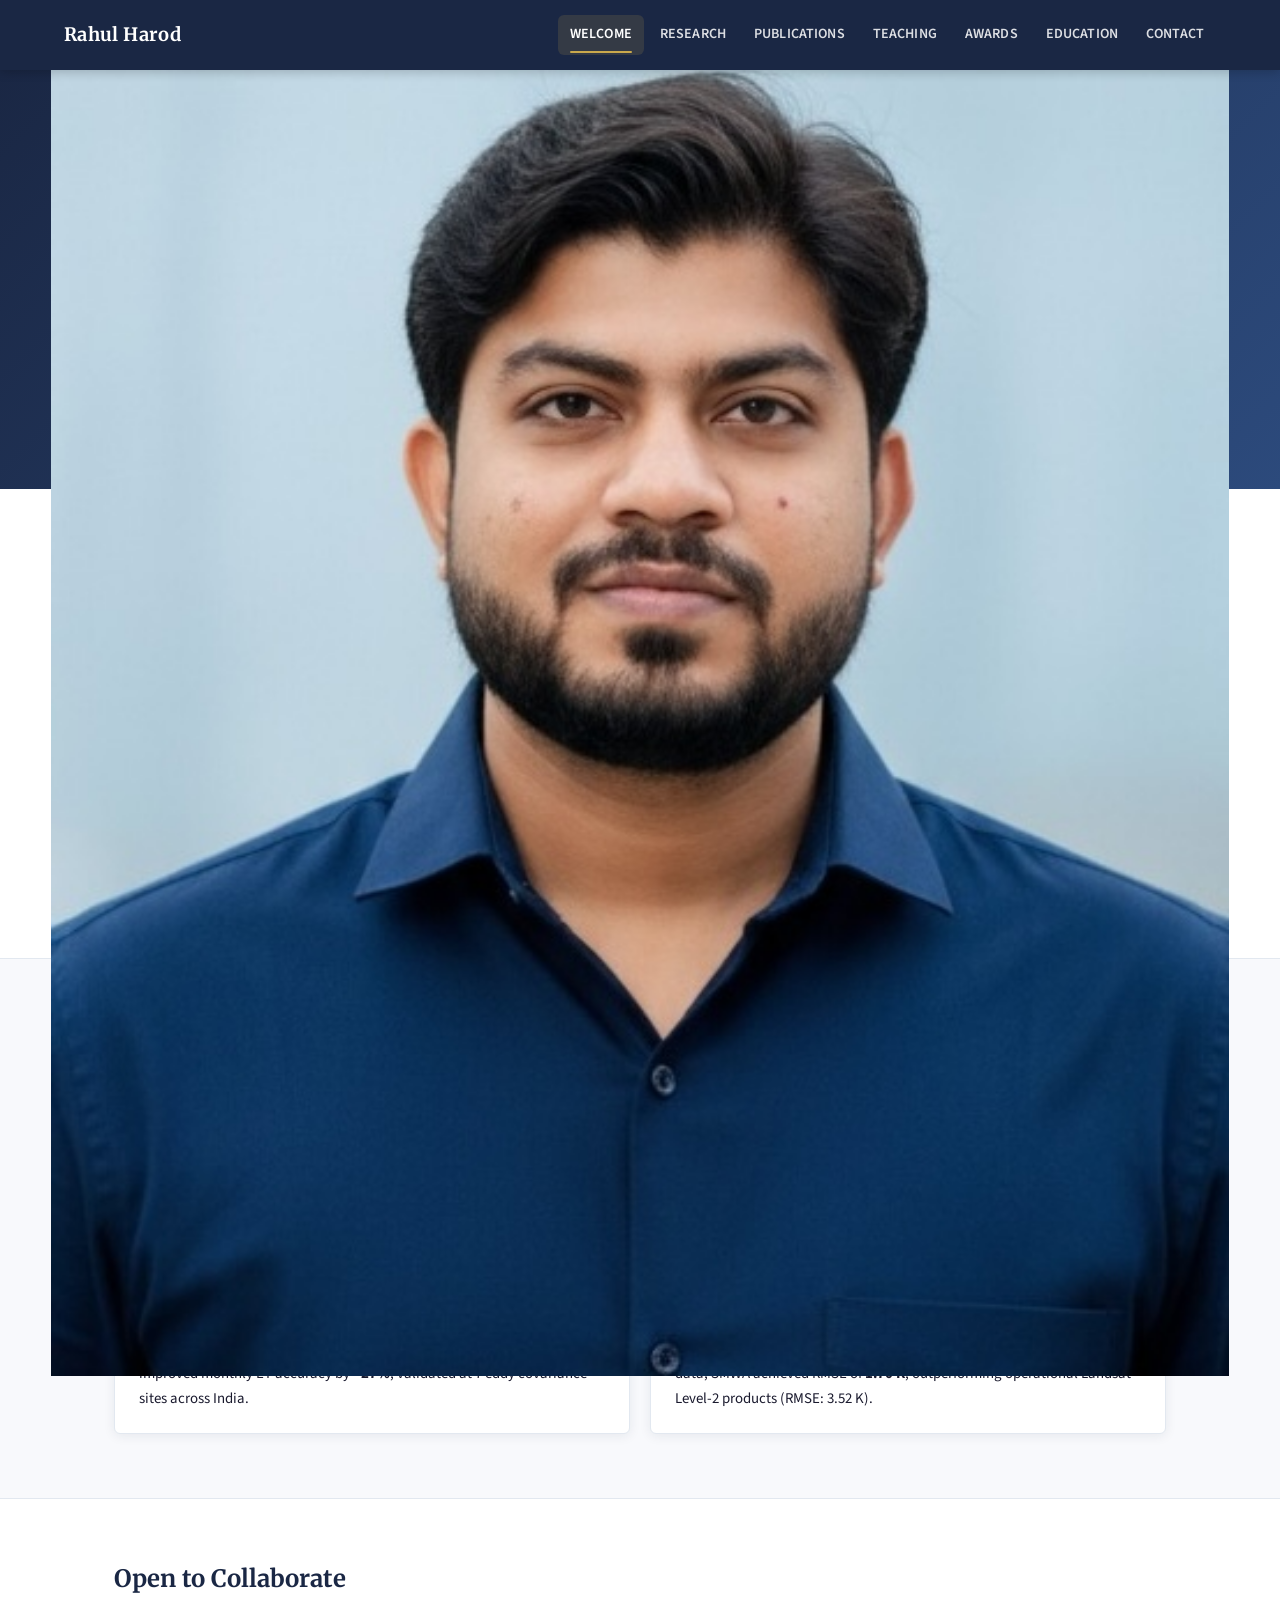
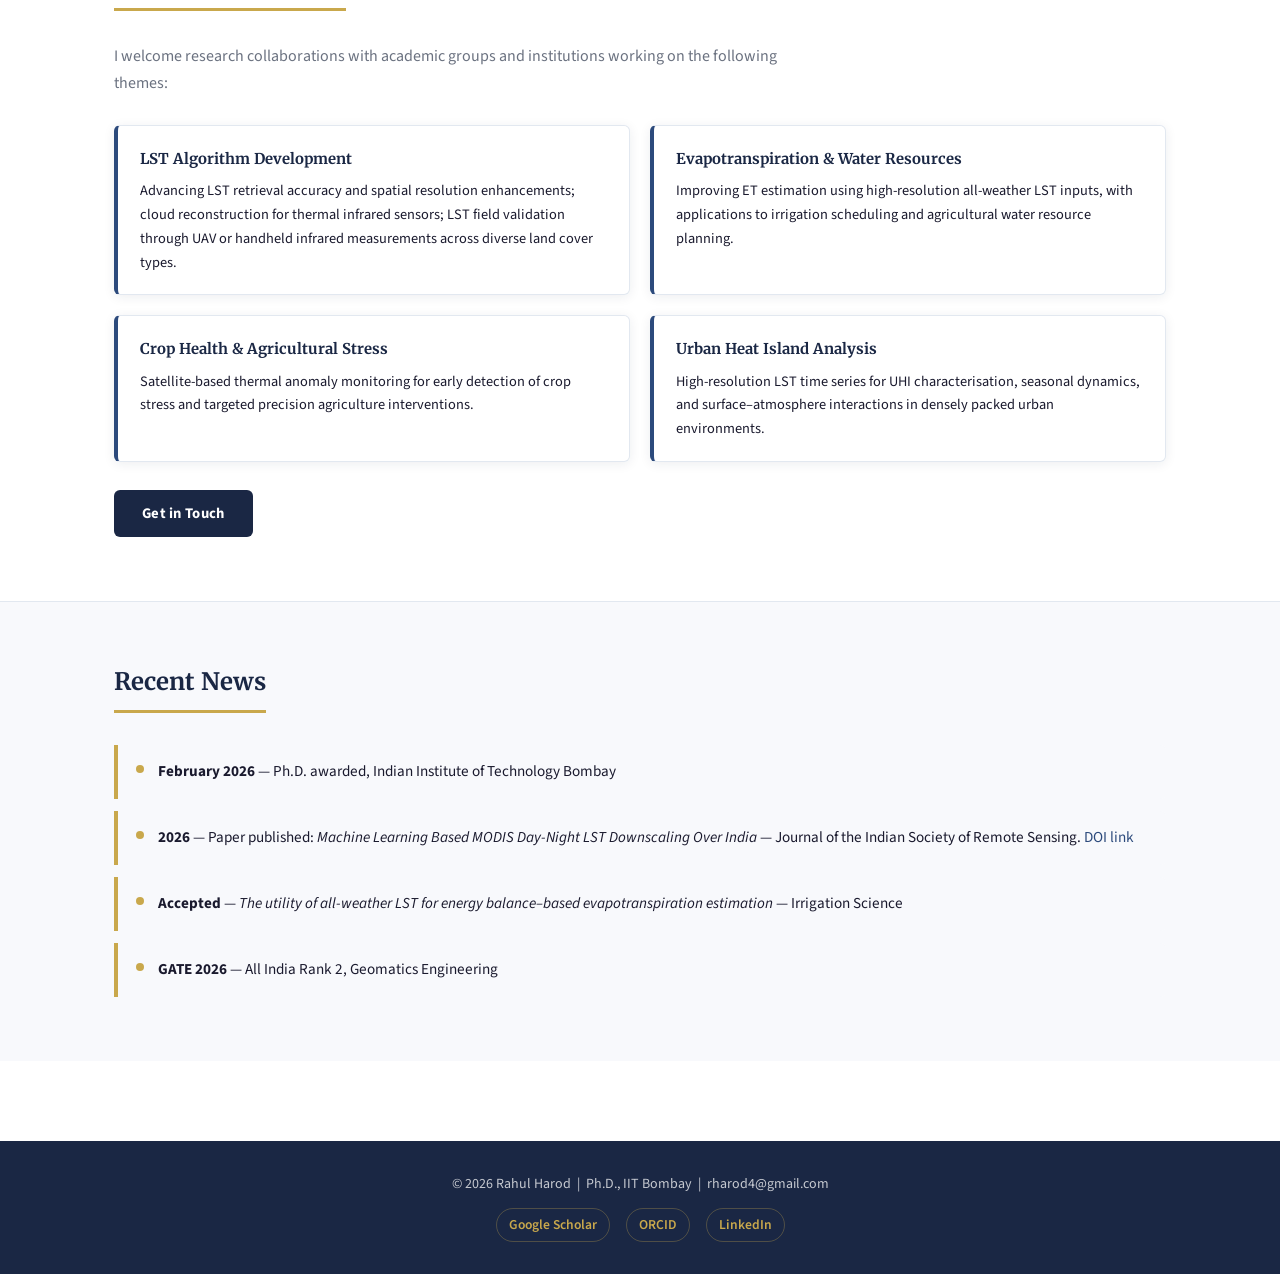
==== commit 5d24ac1c: "Hide stats section; update collab descriptions; mark ET paper as Accepted" ====
--- a/index.html
+++ b/index.html
@@ -8,6 +8,7 @@
   <meta name="keywords" content="Rahul Harod, IIT Bombay, Remote Sensing, Land Surface Temperature, LST, Machine Learning, PMRF, Civil Engineering, PhD, GATE 2026, Evapotranspiration, Urban Heat Island">
   <meta name="author" content="Rahul Harod">
   <meta name="robots" content="index, follow">
+  <meta name="google-site-verification" content="dfa1ee83c233fa1b">
   <link rel="canonical" href="https://rahul-harod.github.io/Portfolio/">
 
   <!-- Open Graph (for sharing on LinkedIn, WhatsApp etc.) -->
@@ -126,7 +127,7 @@
 
   <main>
 
-    <!-- QUICK STATS -->
+    <!-- QUICK STATS (hidden — uncomment to restore)
     <section class="section" style="background: var(--light-bg); padding: 48px 0;">
       <div class="container">
         <div class="stats-grid">
@@ -153,6 +154,7 @@
         </div>
       </div>
     </section>
+    -->
 
     <!-- ABOUT -->
     <section class="section">
@@ -198,19 +200,19 @@
         <div class="collab-grid">
           <div class="collab-item">
             <div class="collab-title">LST Algorithm Development</div>
-            <p>Advancing retrieval accuracy, emissivity estimation, and cloud reconstruction for thermal infrared and passive microwave sensors over diverse land cover types.</p>
+            <p>Advancing LST retrieval accuracy and spatial resolution enhancements; cloud reconstruction for thermal infrared sensors; LST field validation through UAV or handheld infrared measurements across diverse land cover types.</p>
           </div>
           <div class="collab-item">
             <div class="collab-title">Evapotranspiration &amp; Water Resources</div>
-            <p>Improving surface energy balance–based ET estimation using all-weather LST inputs, with applications to irrigation scheduling and basin-scale water resource modelling.</p>
+            <p>Improving ET estimation using high-resolution all-weather LST inputs, with applications to irrigation scheduling and agricultural water resource planning.</p>
           </div>
           <div class="collab-item">
             <div class="collab-title">Crop Health &amp; Agricultural Stress</div>
-            <p>Satellite-based monitoring of thermal anomalies for early detection of crop stress, drought impact assessment, and precision agriculture interventions.</p>
+            <p>Satellite-based thermal anomaly monitoring for early detection of crop stress and targeted precision agriculture interventions.</p>
           </div>
           <div class="collab-item">
             <div class="collab-title">Urban Heat Island Analysis</div>
-            <p>High-resolution LST time series analysis for UHI characterisation, seasonal dynamics, and surface–atmosphere interactions in Indian cities.</p>
+            <p>High-resolution LST time series for UHI characterisation, seasonal dynamics, and surface–atmosphere interactions in densely packed urban environments.</p>
           </div>
         </div>
         <div style="margin-top: 28px;">
@@ -234,7 +236,7 @@
           </div>
           <div class="notification-item">
             <div class="notif-dot"></div>
-            <div><strong>Under review</strong> — <em>The utility of all-weather LST for energy balance–based evapotranspiration estimation</em> — Irrigation Science</div>
+            <div><strong>Accepted</strong> — <em>The utility of all-weather LST for energy balance–based evapotranspiration estimation</em> — Irrigation Science</div>
           </div>
           <div class="notification-item">
             <div class="notif-dot"></div>
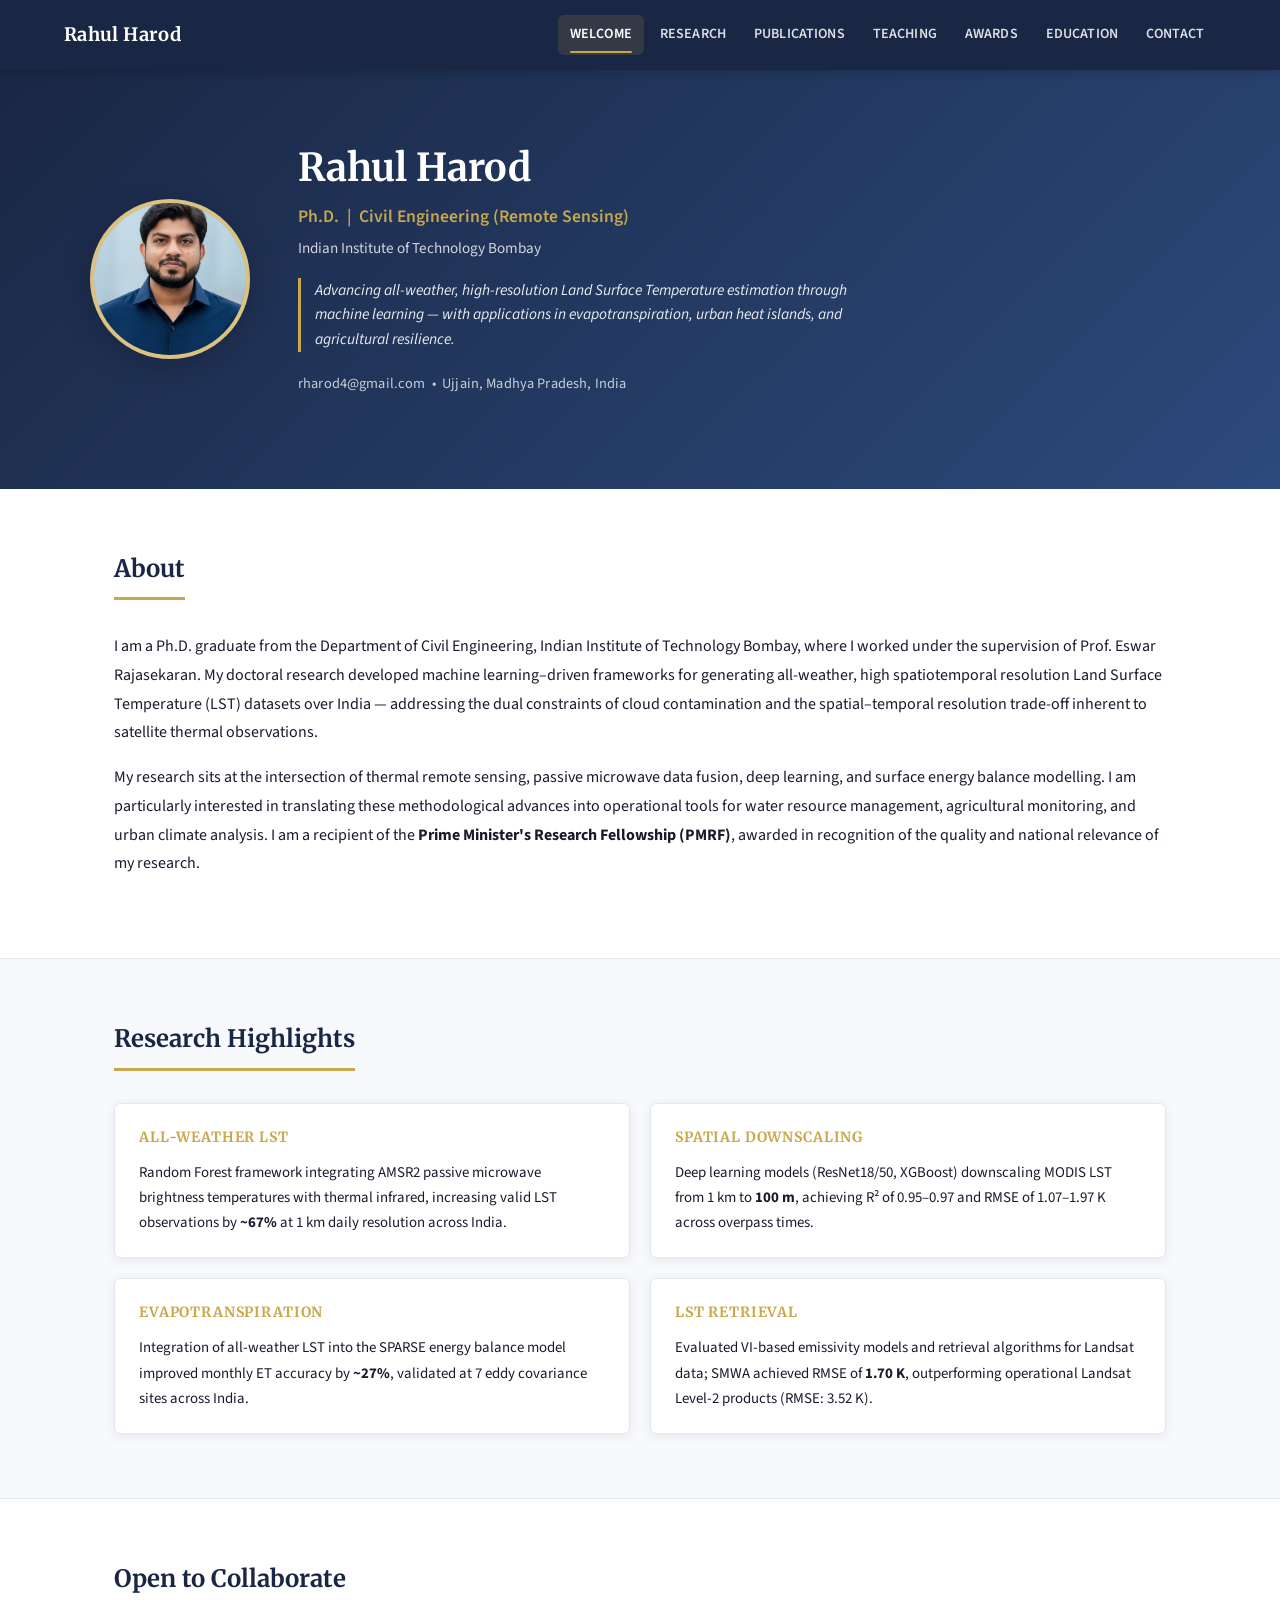
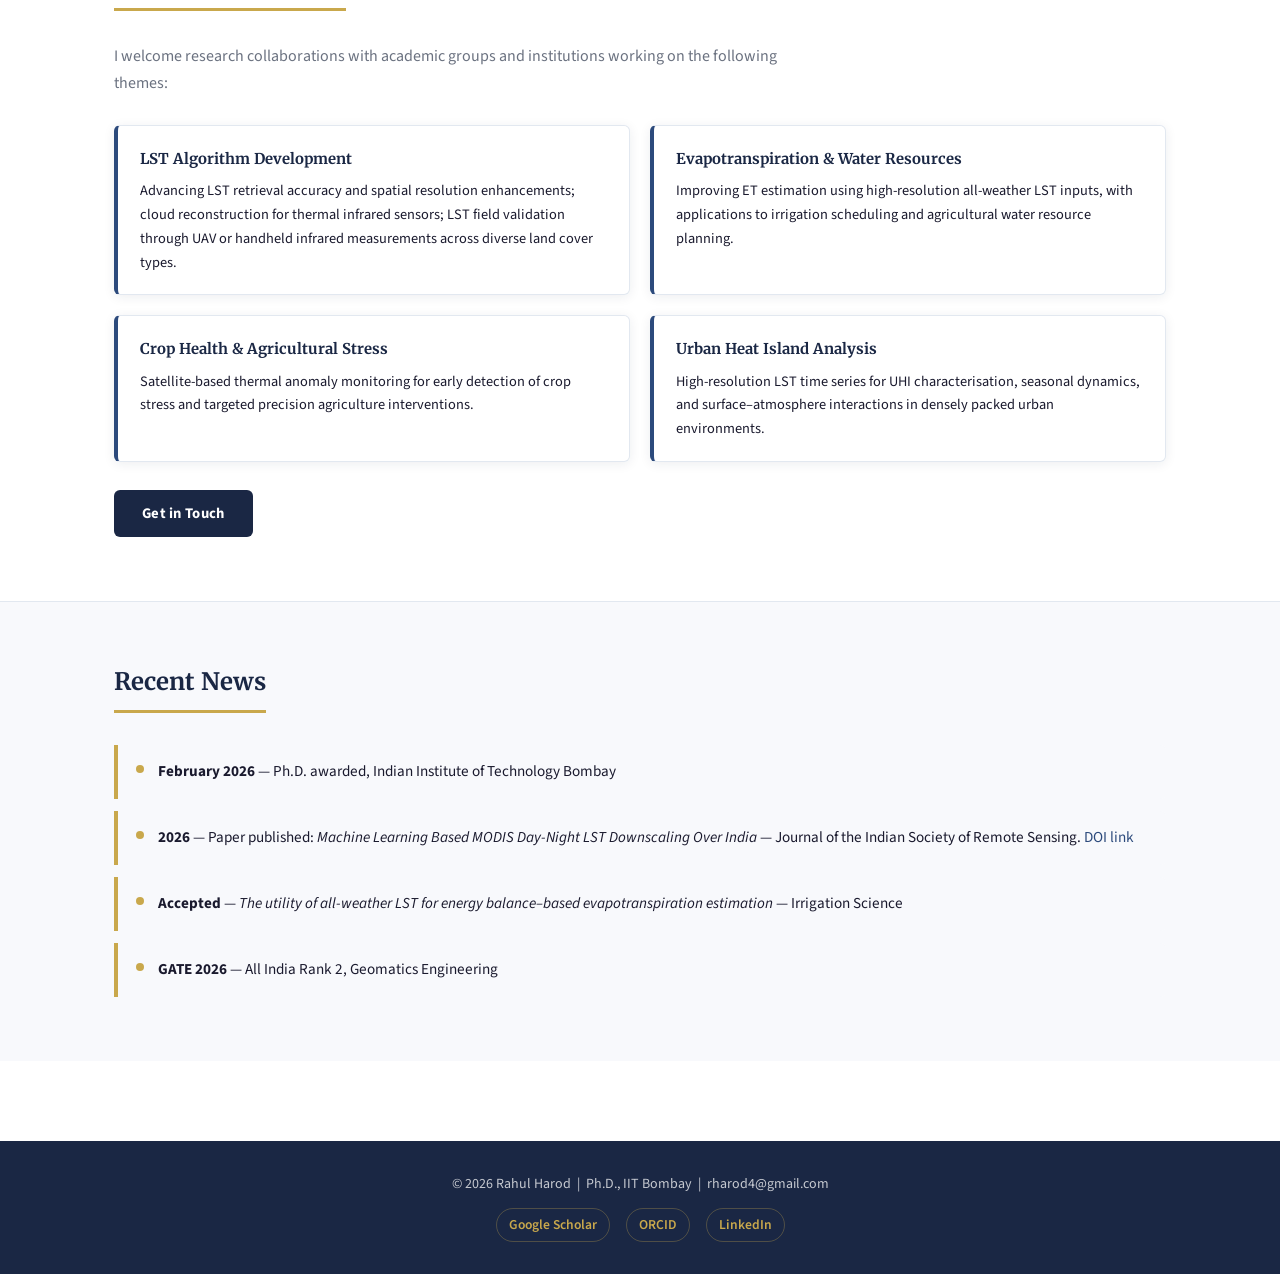
==== commit c69c3243: "Add custom SVG favicon and og:site_name to fix Google search site label - favicon.svg: navy backgrou" ====
--- a/index.html
+++ b/index.html
@@ -11,8 +11,12 @@
   <meta name="google-site-verification" content="dfa1ee83c233fa1b">
   <link rel="canonical" href="https://rahul-harod.github.io/Portfolio/">
 
+  <!-- Favicon -->
+  <link rel="icon" type="image/svg+xml" href="favicon.svg">
+
   <!-- Open Graph (for sharing on LinkedIn, WhatsApp etc.) -->
   <meta property="og:type" content="profile">
+  <meta property="og:site_name" content="Rahul Harod">
   <meta property="og:title" content="Rahul Harod | Ph.D. Remote Sensing | IIT Bombay">
   <meta property="og:description" content="Ph.D. graduate from IIT Bombay. PMRF Awardee. Research on all-weather Land Surface Temperature, machine learning, and environmental remote sensing.">
   <meta property="og:url" content="https://rahul-harod.github.io/Portfolio/">
@@ -21,6 +25,14 @@
   <meta property="profile:last_name" content="Harod">
 
   <!-- JSON-LD Structured Data (tells Google who this person is) -->
+  <script type="application/ld+json">
+  {
+    "@context": "https://schema.org",
+    "@type": "WebSite",
+    "name": "Rahul Harod",
+    "url": "https://rahul-harod.github.io/Portfolio/"
+  }
+  </script>
   <script type="application/ld+json">
   {
     "@context": "https://schema.org",
--- a/css/style.css
+++ b/css/style.css
@@ -244,11 +244,9 @@
 }
 
 .photo-circle img {
-  position: absolute;
-  width: 92%;
-  height: auto;
-  top: 4%;
-  left: 4%;
+  width: 100%;
+  height: 100%;
+  object-fit: cover;
 }
 
 .hero-content h1 {
@@ -672,6 +670,76 @@
   border-radius: var(--radius);
   padding: 24px;
   margin-bottom: 32px;
+}
+
+/* Research Figures */
+.research-figures {
+  display: flex;
+  flex-direction: column;
+  gap: 24px;
+  margin-top: 24px;
+}
+
+/* Frame 1 — centred single frame */
+.fig-center {
+  display: flex;
+  justify-content: center;
+}
+
+.fig-center .research-figure {
+  max-width: 62%;
+}
+
+/* Frame 2 — two side-by-side panels */
+.fig-panels {
+  display: grid;
+  grid-template-columns: 1fr 1fr;
+  gap: 20px;
+  align-items: start;
+}
+
+/* The figure frame itself */
+.research-figure {
+  margin: 0;
+  background: var(--white);
+  border: 1px solid var(--border);
+  border-radius: var(--radius);
+  padding: 12px;
+  box-shadow: var(--shadow);
+}
+
+/* Image container inside each frame */
+.fig-img-box {
+  overflow: hidden;
+  border-radius: 3px;
+  background: var(--light-bg);
+  display: flex;
+  align-items: center;
+  justify-content: center;
+}
+
+.fig-img-box img {
+  width: 100%;
+  height: 100%;
+  object-fit: contain;
+  display: block;
+}
+
+/* Short frame for the wide landscape strip */
+.fig-img-box--short {
+  height: 150px;
+}
+
+/* Taller frame for the portrait magnified patches */
+.fig-img-box--tall {
+  height: 320px;
+}
+
+.research-figure figcaption {
+  margin-top: 10px;
+  font-size: 0.82rem;
+  color: var(--text-muted);
+  line-height: 1.6;
 }
 
 .phd-highlight h3 {
@@ -925,6 +993,24 @@
   font-weight: 700;
 }
 
+.course-tags {
+  display: flex;
+  flex-wrap: wrap;
+  gap: 10px;
+}
+
+.course-pill {
+  display: inline-block;
+  padding: 8px 18px;
+  background: var(--white);
+  border: 1px solid var(--border);
+  border-left: 3px solid var(--accent);
+  border-radius: var(--radius);
+  font-size: 0.92rem;
+  color: var(--primary);
+  font-weight: 600;
+}
+
 .ta-block {
   background: var(--light-bg);
   border-radius: var(--radius);
@@ -1090,6 +1176,119 @@
   color: var(--primary);
   display: block;
   margin-bottom: 4px;
+}
+
+/* ============================================
+   PMRF BLOCK (inside PhD timeline card)
+   ============================================ */
+.pmrf-block {
+  margin-top: 18px;
+  padding: 16px 18px;
+  background: rgba(26,39,68,0.04);
+  border: 1px solid var(--border);
+  border-left: 4px solid var(--accent);
+  border-radius: var(--radius);
+}
+
+.pmrf-header {
+  display: flex;
+  align-items: center;
+  gap: 10px;
+  margin-bottom: 4px;
+}
+
+.pmrf-badge {
+  font-size: 0.72rem;
+  font-weight: 700;
+  letter-spacing: 0.06em;
+  background: var(--primary);
+  color: var(--accent);
+  padding: 3px 10px;
+  border-radius: 20px;
+  white-space: nowrap;
+}
+
+.pmrf-title {
+  font-family: var(--font-heading);
+  font-size: 0.92rem;
+  font-weight: 700;
+  color: var(--primary);
+}
+
+.pmrf-meta {
+  font-size: 0.82rem;
+  color: var(--text-muted);
+  margin-bottom: 2px;
+}
+
+/* ============================================
+   EXPANDABLE PANELS (details/summary)
+   ============================================ */
+.expand-panel {
+  margin-top: 16px;
+  border: 1px solid var(--border);
+  border-radius: var(--radius);
+  background: var(--white);
+}
+
+.expand-panel summary {
+  padding: 11px 16px;
+  cursor: pointer;
+  color: var(--secondary);
+  font-weight: 700;
+  font-size: 0.85rem;
+  letter-spacing: 0.02em;
+  list-style: none;
+  display: flex;
+  align-items: center;
+  gap: 8px;
+  user-select: none;
+  transition: color var(--transition);
+}
+
+.expand-panel summary::-webkit-details-marker { display: none; }
+
+.expand-panel summary::before {
+  content: '›';
+  font-size: 1.1rem;
+  font-weight: 700;
+  color: var(--accent);
+  transition: transform 0.2s ease;
+  display: inline-block;
+}
+
+.expand-panel[open] summary::before {
+  transform: rotate(90deg);
+}
+
+.expand-panel[open] summary {
+  border-bottom: 1px solid var(--border);
+  color: var(--primary);
+}
+
+.expand-content {
+  padding: 18px 20px;
+  font-size: 0.9rem;
+  line-height: 1.7;
+  color: var(--text-dark);
+}
+
+.expand-content p { margin-bottom: 10px; }
+.expand-content p:last-child { margin-bottom: 0; }
+
+.expand-obj {
+  margin-bottom: 18px;
+}
+
+.expand-obj:last-child { margin-bottom: 0; }
+
+.expand-obj-label {
+  font-size: 0.78rem;
+  font-weight: 700;
+  text-transform: uppercase;
+  letter-spacing: 0.06em;
+  color: var(--accent);
+  margin-bottom: 6px;
 }
 
 /* ============================================
@@ -1166,4 +1365,7 @@
   .stats-grid { grid-template-columns: 1fr 1fr; }
   .hero-content h1 { font-size: 1.6rem; }
   .photo-circle { width: 120px; height: 120px; font-size: 2.2rem; }
-}
+  .fig-center .research-figure { max-width: 100%; }
+  .fig-panels { grid-template-columns: 1fr; }
+  .fig-img-box--tall { height: 260px; }
+}
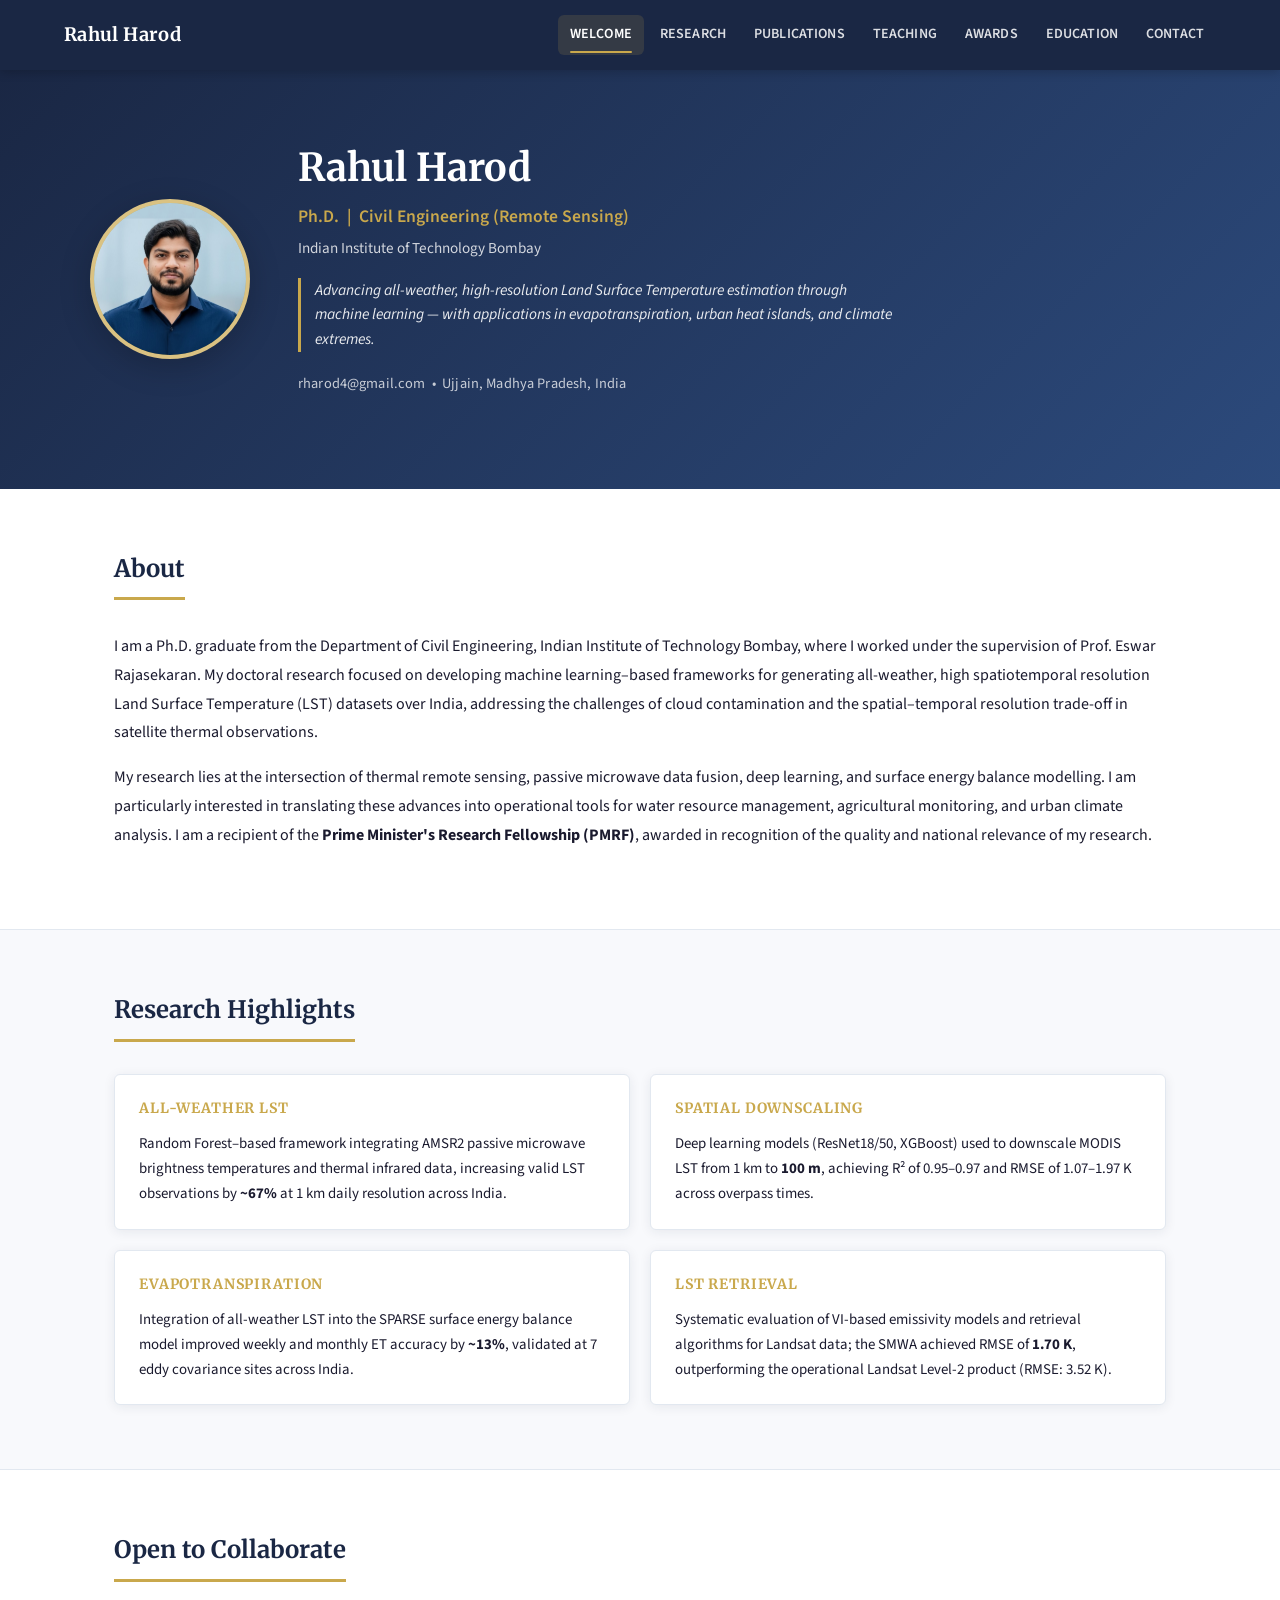
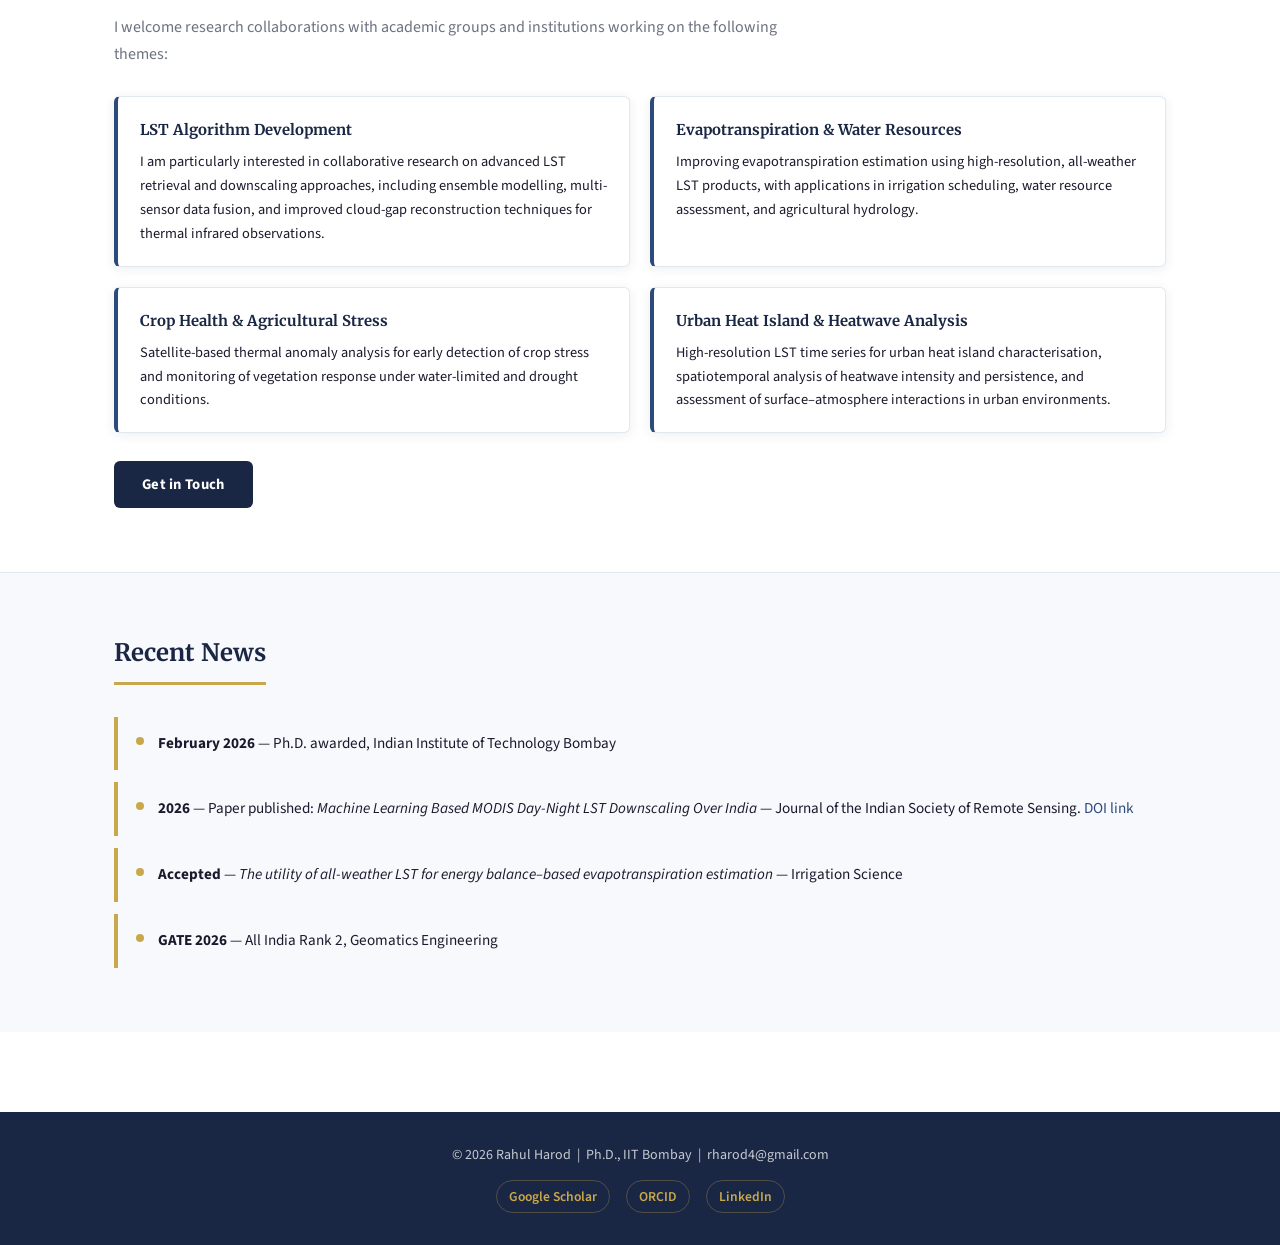
==== commit 70f4c4a3: "Update photo, tagline, ET metric, and UHI collab description - Swap profile photo to Rahul_new.jpeg " ====
--- a/index.html
+++ b/index.html
@@ -119,14 +119,14 @@
     <div class="hero-inner">
       <div class="hero-photo">
         <div class="photo-circle">
-          <img src="Rahul.jpeg" alt="Rahul Harod">
+          <img src="Rahul_new.jpeg" alt="Rahul Harod">
         </div>
       </div>
       <div class="hero-content">
         <h1>Rahul Harod</h1>
         <p class="hero-designation">Ph.D. &nbsp;|&nbsp; Civil Engineering (Remote Sensing)</p>
         <p class="hero-institution">Indian Institute of Technology Bombay</p>
-        <p class="hero-tagline">Advancing all-weather, high-resolution Land Surface Temperature estimation through machine learning — with applications in evapotranspiration, urban heat islands, and agricultural resilience.</p>
+        <p class="hero-tagline">Advancing all-weather, high-resolution Land Surface Temperature estimation through machine learning — with applications in evapotranspiration, urban heat islands, and climate extremes.</p>
         <p class="hero-contact-line">rharod4@gmail.com &nbsp;&bull;&nbsp; Ujjain, Madhya Pradesh, India</p>
         <!-- <div class="social-badges">
           <a href="https://scholar.google.com/citations?user=Qqw7c_wAAAAJ&hl=en" target="_blank" rel="noopener" class="badge">Google Scholar</a>
@@ -173,8 +173,8 @@
       <div class="container">
         <h2 class="section-title">About</h2>
         <div class="about-text">
-          <p>I am a Ph.D. graduate from the Department of Civil Engineering, Indian Institute of Technology Bombay, where I worked under the supervision of Prof. Eswar Rajasekaran. My doctoral research developed machine learning–driven frameworks for generating all-weather, high spatiotemporal resolution Land Surface Temperature (LST) datasets over India — addressing the dual constraints of cloud contamination and the spatial–temporal resolution trade-off inherent to satellite thermal observations.</p>
-          <p>My research sits at the intersection of thermal remote sensing, passive microwave data fusion, deep learning, and surface energy balance modelling. I am particularly interested in translating these methodological advances into operational tools for water resource management, agricultural monitoring, and urban climate analysis. I am a recipient of the <strong>Prime Minister's Research Fellowship (PMRF)</strong>, awarded in recognition of the quality and national relevance of my research.</p>
+          <p>I am a Ph.D. graduate from the Department of Civil Engineering, Indian Institute of Technology Bombay, where I worked under the supervision of Prof. Eswar Rajasekaran. My doctoral research focused on developing machine learning–based frameworks for generating all-weather, high spatiotemporal resolution Land Surface Temperature (LST) datasets over India, addressing the challenges of cloud contamination and the spatial–temporal resolution trade-off in satellite thermal observations.</p>
+          <p>My research lies at the intersection of thermal remote sensing, passive microwave data fusion, deep learning, and surface energy balance modelling. I am particularly interested in translating these advances into operational tools for water resource management, agricultural monitoring, and urban climate analysis. I am a recipient of the <strong>Prime Minister's Research Fellowship (PMRF)</strong>, awarded in recognition of the quality and national relevance of my research.</p>
         </div>
       </div>
     </section>
@@ -186,19 +186,22 @@
         <div class="highlights-grid">
           <div class="highlight-card">
             <div class="highlight-label">All-Weather LST</div>
-            <p>Random Forest framework integrating AMSR2 passive microwave brightness temperatures with thermal infrared, increasing valid LST observations by <strong>~67%</strong> at 1 km daily resolution across India.</p>
-          </div>
+            <p>Random Forest–based framework integrating AMSR2 passive microwave brightness temperatures and thermal infrared data, increasing valid LST observations by <strong>~67%</strong> at 1 km daily resolution across India.</p>
+          </div>
+
           <div class="highlight-card">
             <div class="highlight-label">Spatial Downscaling</div>
-            <p>Deep learning models (ResNet18/50, XGBoost) downscaling MODIS LST from 1 km to <strong>100 m</strong>, achieving R² of 0.95–0.97 and RMSE of 1.07–1.97 K across overpass times.</p>
-          </div>
+            <p>Deep learning models (ResNet18/50, XGBoost) used to downscale MODIS LST from 1 km to <strong>100 m</strong>, achieving R² of 0.95–0.97 and RMSE of 1.07–1.97 K across overpass times.</p>
+          </div>
+
           <div class="highlight-card">
             <div class="highlight-label">Evapotranspiration</div>
-            <p>Integration of all-weather LST into the SPARSE energy balance model improved monthly ET accuracy by <strong>~27%</strong>, validated at 7 eddy covariance sites across India.</p>
-          </div>
+            <p>Integration of all-weather LST into the SPARSE surface energy balance model improved weekly and monthly ET accuracy by <strong>~13%</strong>, validated at 7 eddy covariance sites across India.</p>
+          </div>
+
           <div class="highlight-card">
             <div class="highlight-label">LST Retrieval</div>
-            <p>Evaluated VI-based emissivity models and retrieval algorithms for Landsat data; SMWA achieved RMSE of <strong>1.70 K</strong>, outperforming operational Landsat Level-2 products (RMSE: 3.52 K).</p>
+            <p>Systematic evaluation of VI-based emissivity models and retrieval algorithms for Landsat data; the SMWA achieved RMSE of <strong>1.70 K</strong>, outperforming the operational Landsat Level-2 product (RMSE: 3.52 K).</p>
           </div>
         </div>
       </div>
@@ -208,23 +211,26 @@
     <section class="section">
       <div class="container">
         <h2 class="section-title">Open to Collaborate</h2>
-        <p style="font-size: 1rem; color: var(--text-muted); margin-bottom: 28px; max-width: 680px;">I welcome research collaborations with academic groups and institutions working on the following themes:</p>
+        <p style="font-size: 1rem; color: var(--text-muted); margin-bottom: 28px; max-width: 700px;">I welcome research collaborations with academic groups and institutions working on the following themes:</p>
         <div class="collab-grid">
           <div class="collab-item">
             <div class="collab-title">LST Algorithm Development</div>
-            <p>Advancing LST retrieval accuracy and spatial resolution enhancements; cloud reconstruction for thermal infrared sensors; LST field validation through UAV or handheld infrared measurements across diverse land cover types.</p>
-          </div>
+            <p>I am particularly interested in collaborative research on advanced LST retrieval and downscaling approaches, including ensemble modelling, multi-sensor data fusion, and improved cloud-gap reconstruction techniques for thermal infrared observations.</p>
+          </div>
+
           <div class="collab-item">
             <div class="collab-title">Evapotranspiration &amp; Water Resources</div>
-            <p>Improving ET estimation using high-resolution all-weather LST inputs, with applications to irrigation scheduling and agricultural water resource planning.</p>
-          </div>
+            <p>Improving evapotranspiration estimation using high-resolution, all-weather LST products, with applications in irrigation scheduling, water resource assessment, and agricultural hydrology.</p>
+          </div>
+
           <div class="collab-item">
             <div class="collab-title">Crop Health &amp; Agricultural Stress</div>
-            <p>Satellite-based thermal anomaly monitoring for early detection of crop stress and targeted precision agriculture interventions.</p>
-          </div>
-          <div class="collab-item">
-            <div class="collab-title">Urban Heat Island Analysis</div>
-            <p>High-resolution LST time series for UHI characterisation, seasonal dynamics, and surface–atmosphere interactions in densely packed urban environments.</p>
+            <p>Satellite-based thermal anomaly analysis for early detection of crop stress and monitoring of vegetation response under water-limited and drought conditions.</p>
+          </div>
+
+          <div class="collab-item">
+            <div class="collab-title">Urban Heat Island &amp; Heatwave Analysis</div>
+            <p>High-resolution LST time series for urban heat island characterisation, spatiotemporal analysis of heatwave intensity and persistence, and assessment of surface–atmosphere interactions in urban environments.</p>
           </div>
         </div>
         <div style="margin-top: 28px;">
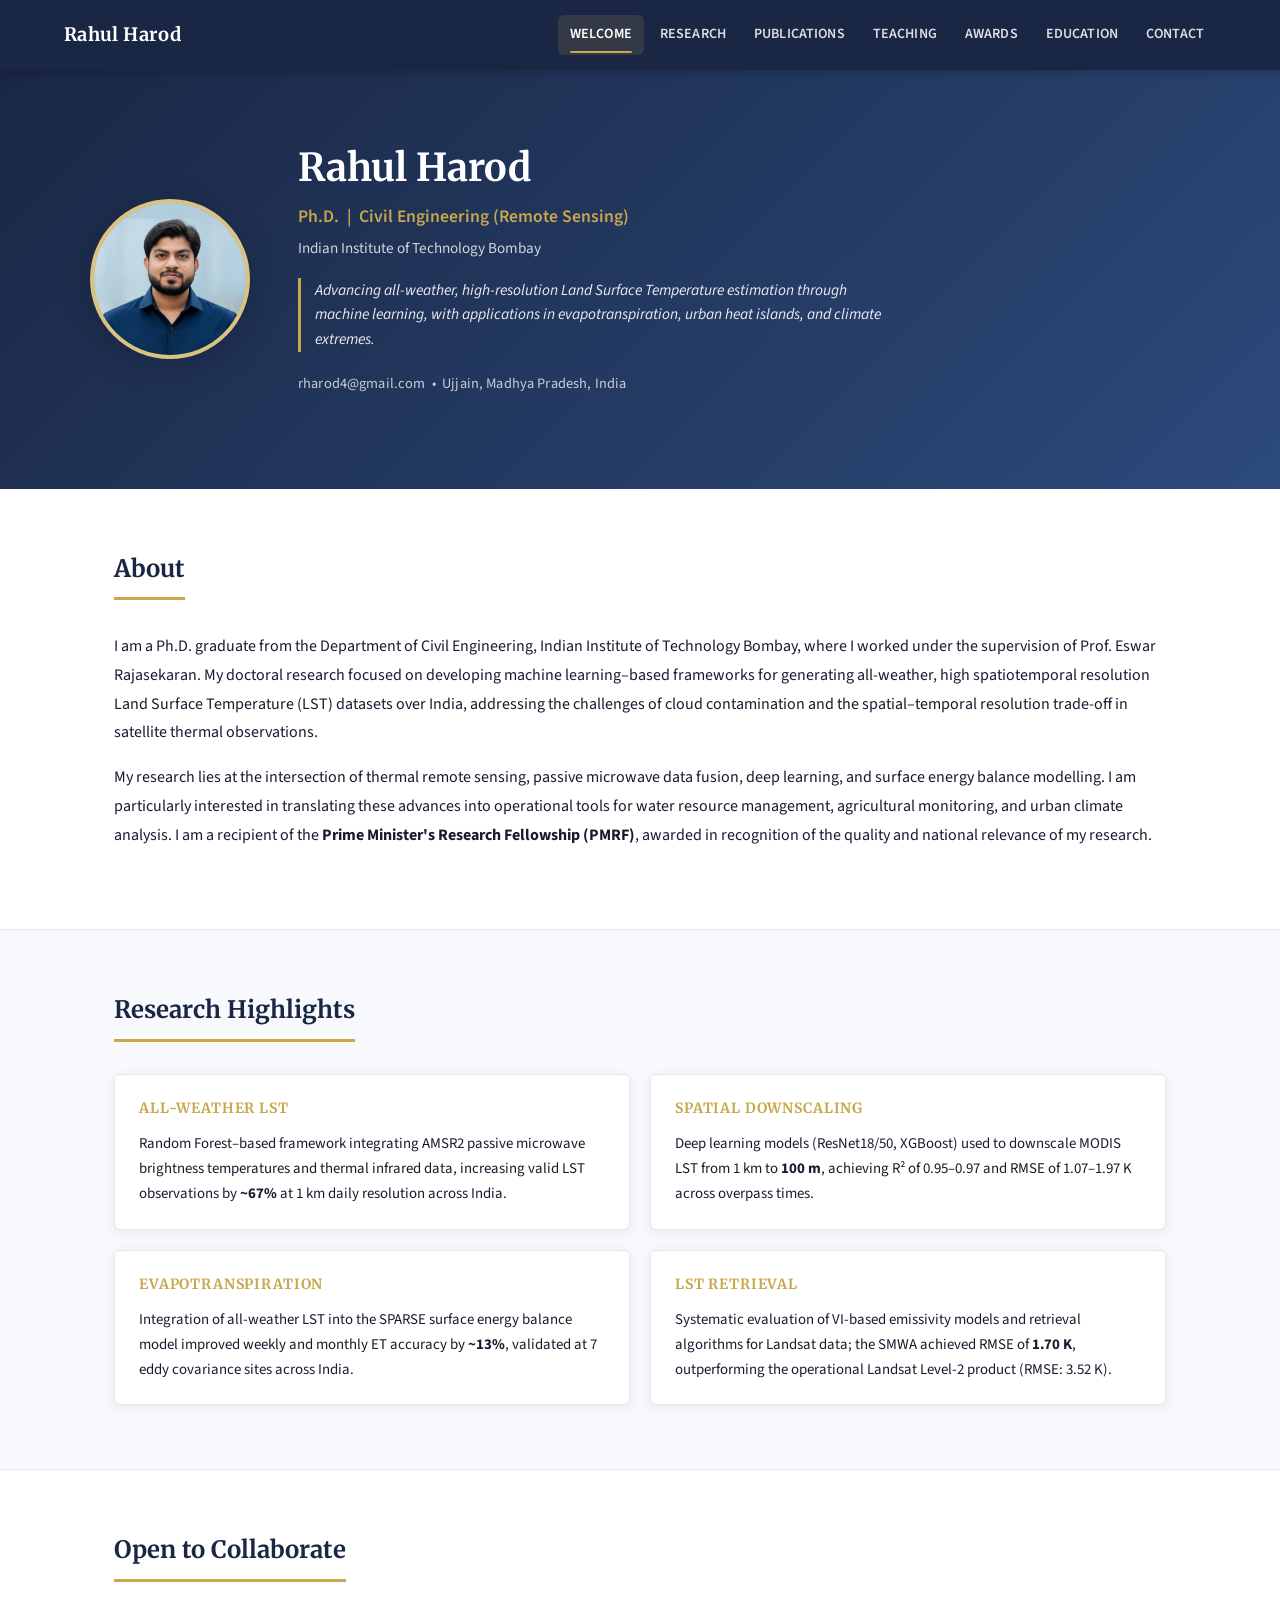
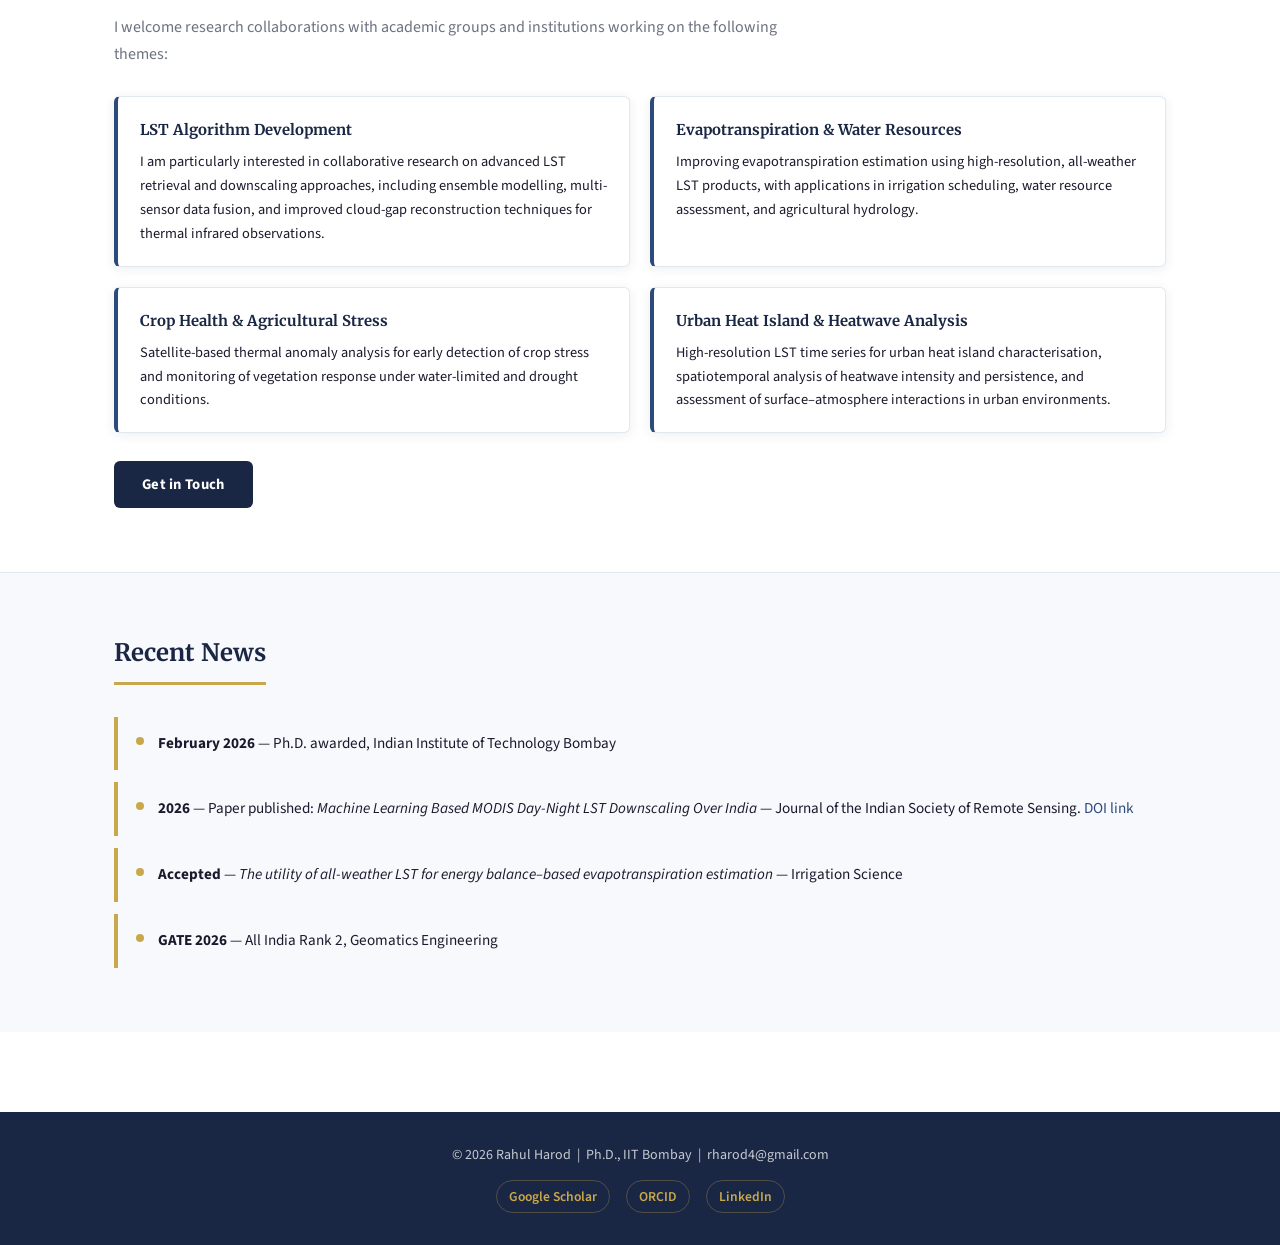
==== commit d0b43f91: "Reduce AI-pattern em-dash usage across all pages Replace 'noun phrase — participial clause' em-dashe" ====
--- a/index.html
+++ b/index.html
@@ -126,7 +126,7 @@
         <h1>Rahul Harod</h1>
         <p class="hero-designation">Ph.D. &nbsp;|&nbsp; Civil Engineering (Remote Sensing)</p>
         <p class="hero-institution">Indian Institute of Technology Bombay</p>
-        <p class="hero-tagline">Advancing all-weather, high-resolution Land Surface Temperature estimation through machine learning — with applications in evapotranspiration, urban heat islands, and climate extremes.</p>
+        <p class="hero-tagline">Advancing all-weather, high-resolution Land Surface Temperature estimation through machine learning, with applications in evapotranspiration, urban heat islands, and climate extremes.</p>
         <p class="hero-contact-line">rharod4@gmail.com &nbsp;&bull;&nbsp; Ujjain, Madhya Pradesh, India</p>
         <!-- <div class="social-badges">
           <a href="https://scholar.google.com/citations?user=Qqw7c_wAAAAJ&hl=en" target="_blank" rel="noopener" class="badge">Google Scholar</a>
--- a/css/style.css
+++ b/css/style.css
@@ -549,6 +549,21 @@
 
 .doi-link:hover { background: var(--secondary); color: var(--white); }
 
+.thesis-link {
+  display: inline-block;
+  margin-top: 12px;
+  padding: 5px 16px;
+  background: transparent;
+  color: var(--secondary);
+  border: 1px solid var(--secondary);
+  font-size: 0.82rem;
+  font-weight: 600;
+  border-radius: 20px;
+  transition: background var(--transition), color var(--transition);
+}
+
+.thesis-link:hover { background: var(--secondary); color: var(--white); }
+
 .pub-tag {
   display: inline-block;
   padding: 3px 10px;
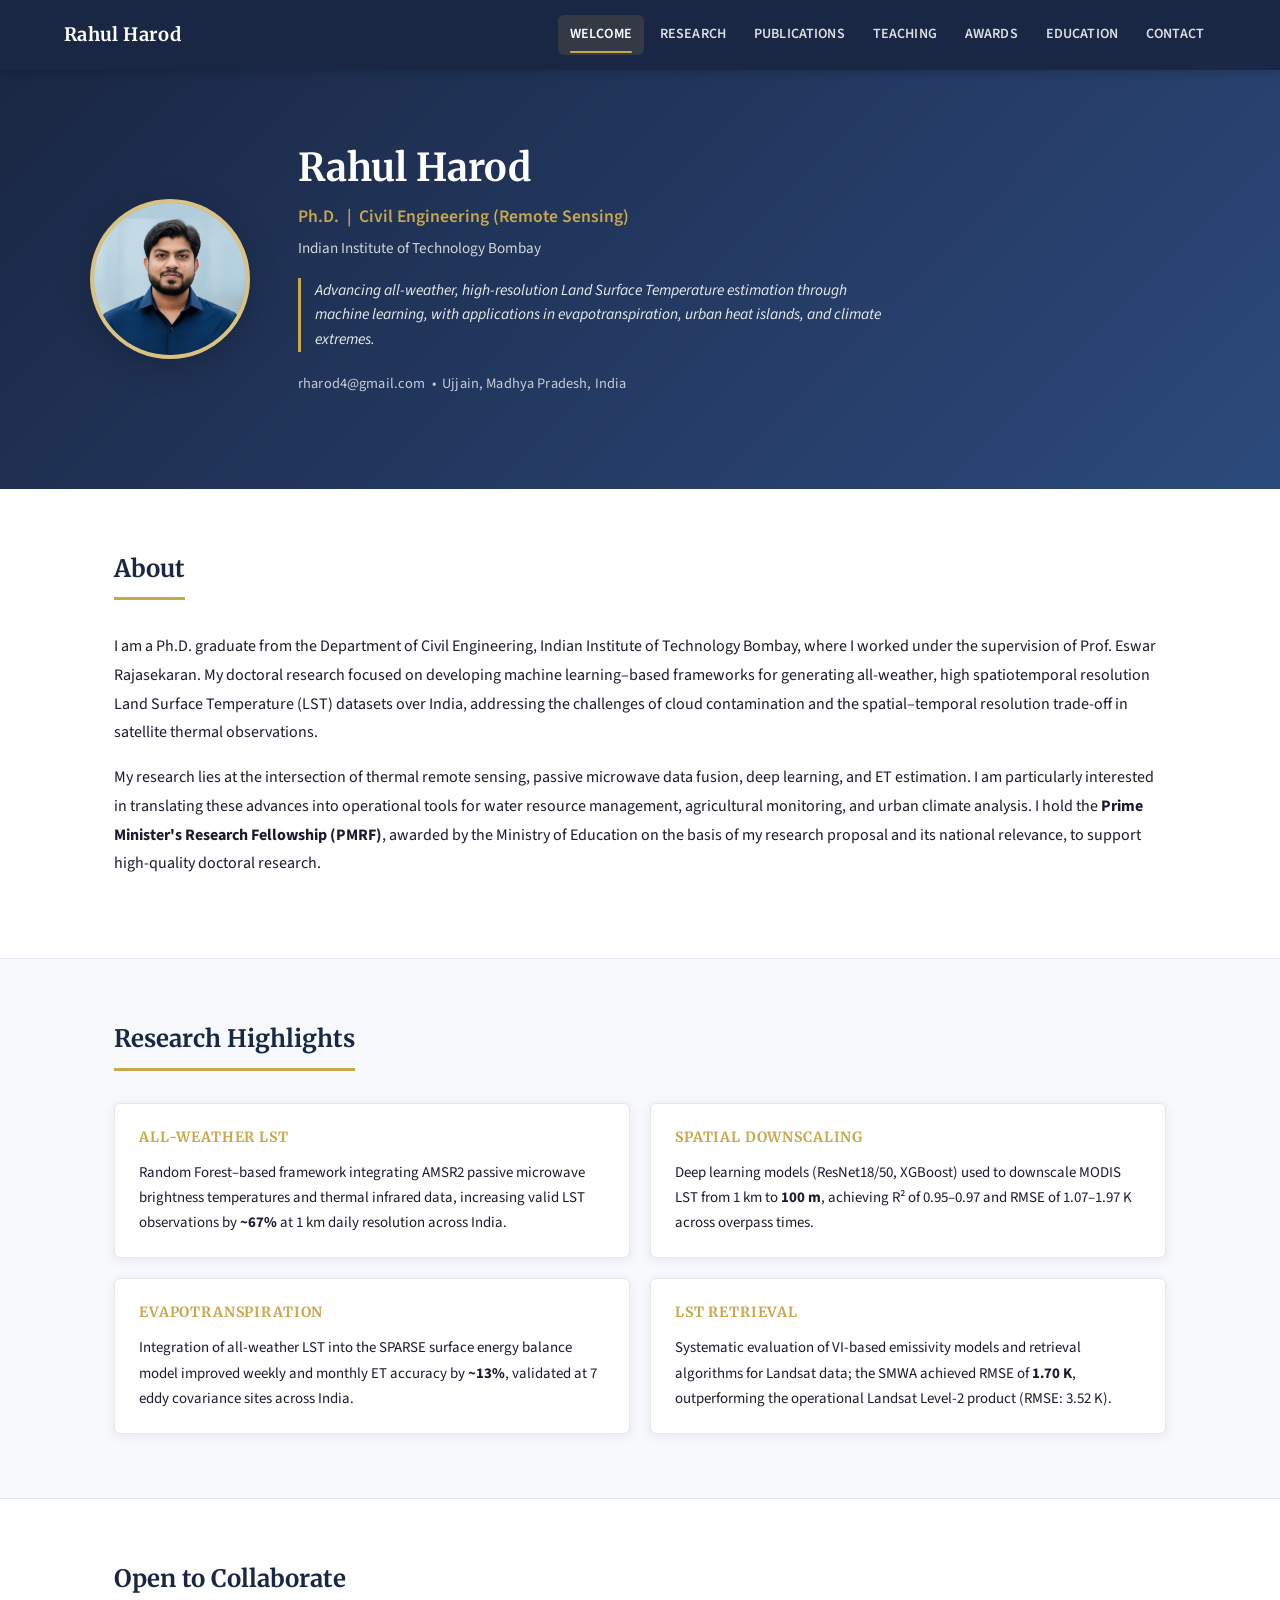
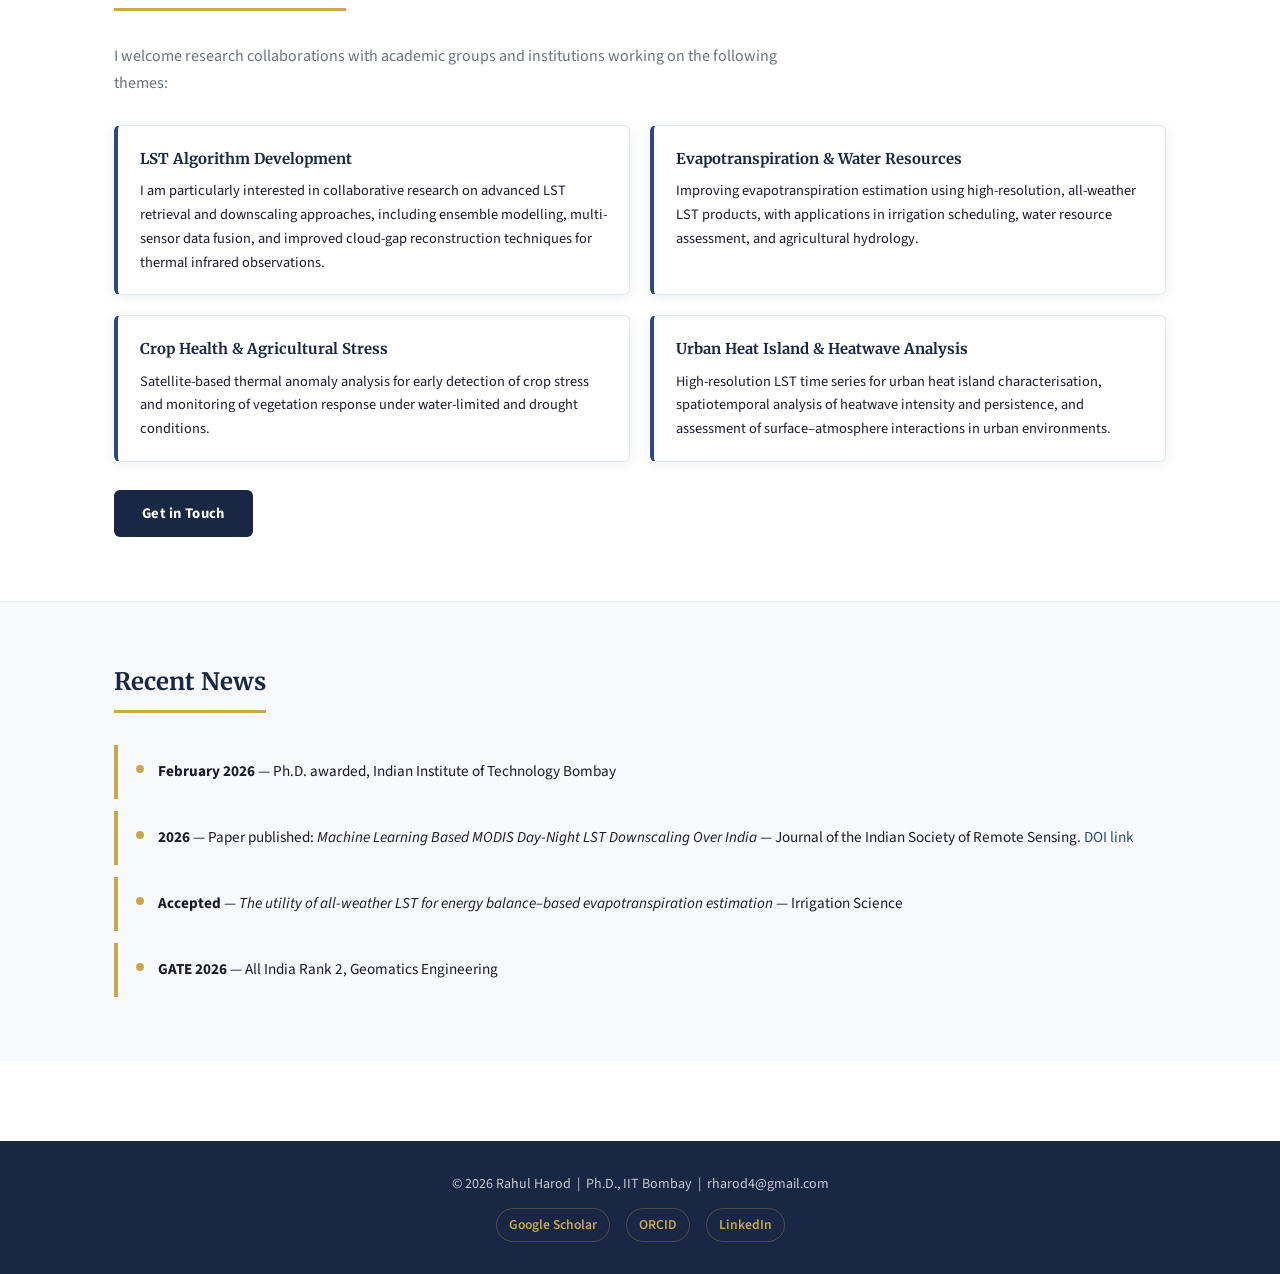
==== commit e07c643f: "Update About paragraph: ET estimation, rewrite PMRF sentence - 'surface energy balance modelling' → " ====
--- a/index.html
+++ b/index.html
@@ -174,7 +174,7 @@
         <h2 class="section-title">About</h2>
         <div class="about-text">
           <p>I am a Ph.D. graduate from the Department of Civil Engineering, Indian Institute of Technology Bombay, where I worked under the supervision of Prof. Eswar Rajasekaran. My doctoral research focused on developing machine learning–based frameworks for generating all-weather, high spatiotemporal resolution Land Surface Temperature (LST) datasets over India, addressing the challenges of cloud contamination and the spatial–temporal resolution trade-off in satellite thermal observations.</p>
-          <p>My research lies at the intersection of thermal remote sensing, passive microwave data fusion, deep learning, and surface energy balance modelling. I am particularly interested in translating these advances into operational tools for water resource management, agricultural monitoring, and urban climate analysis. I am a recipient of the <strong>Prime Minister's Research Fellowship (PMRF)</strong>, awarded in recognition of the quality and national relevance of my research.</p>
+          <p>My research lies at the intersection of thermal remote sensing, passive microwave data fusion, deep learning, and ET estimation. I am particularly interested in translating these advances into operational tools for water resource management, agricultural monitoring, and urban climate analysis. I hold the <strong>Prime Minister's Research Fellowship (PMRF)</strong>, awarded by the Ministry of Education on the basis of my research proposal and its national relevance, to support high-quality doctoral research.</p>
         </div>
       </div>
     </section>
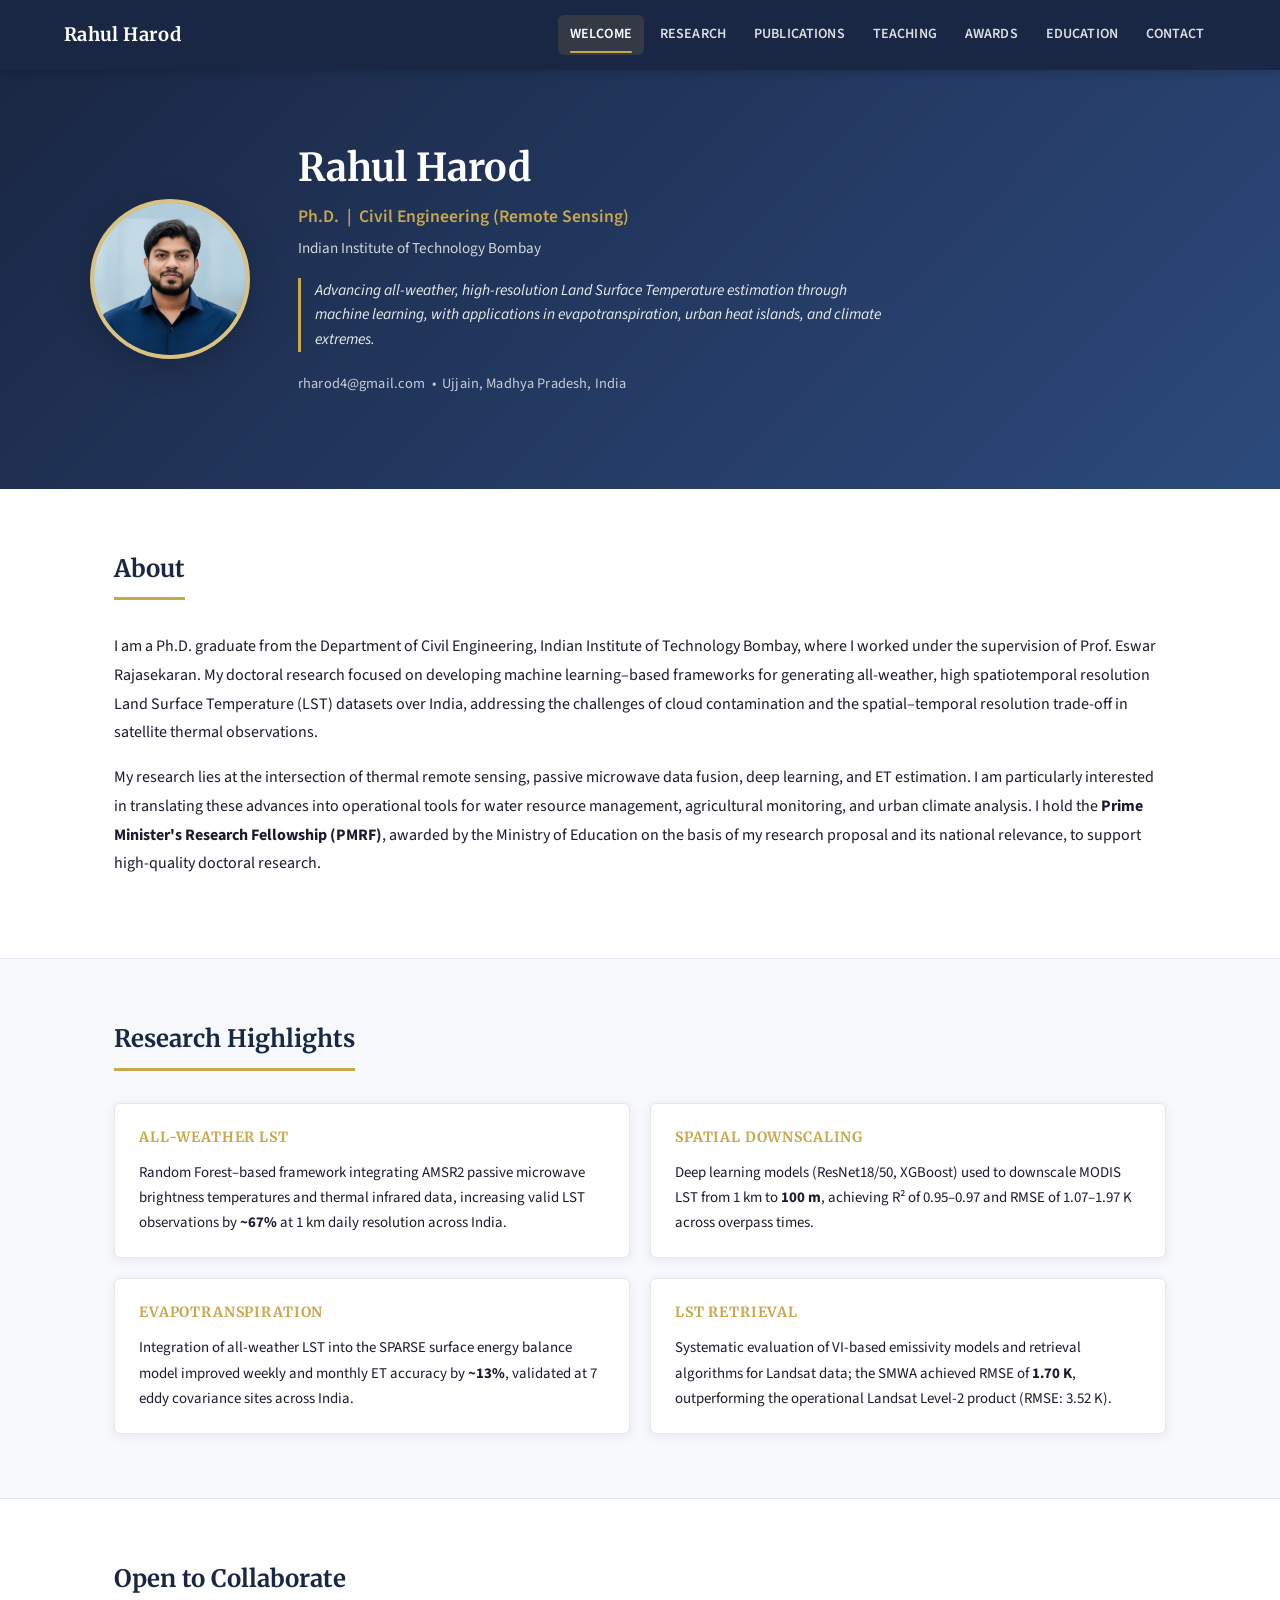
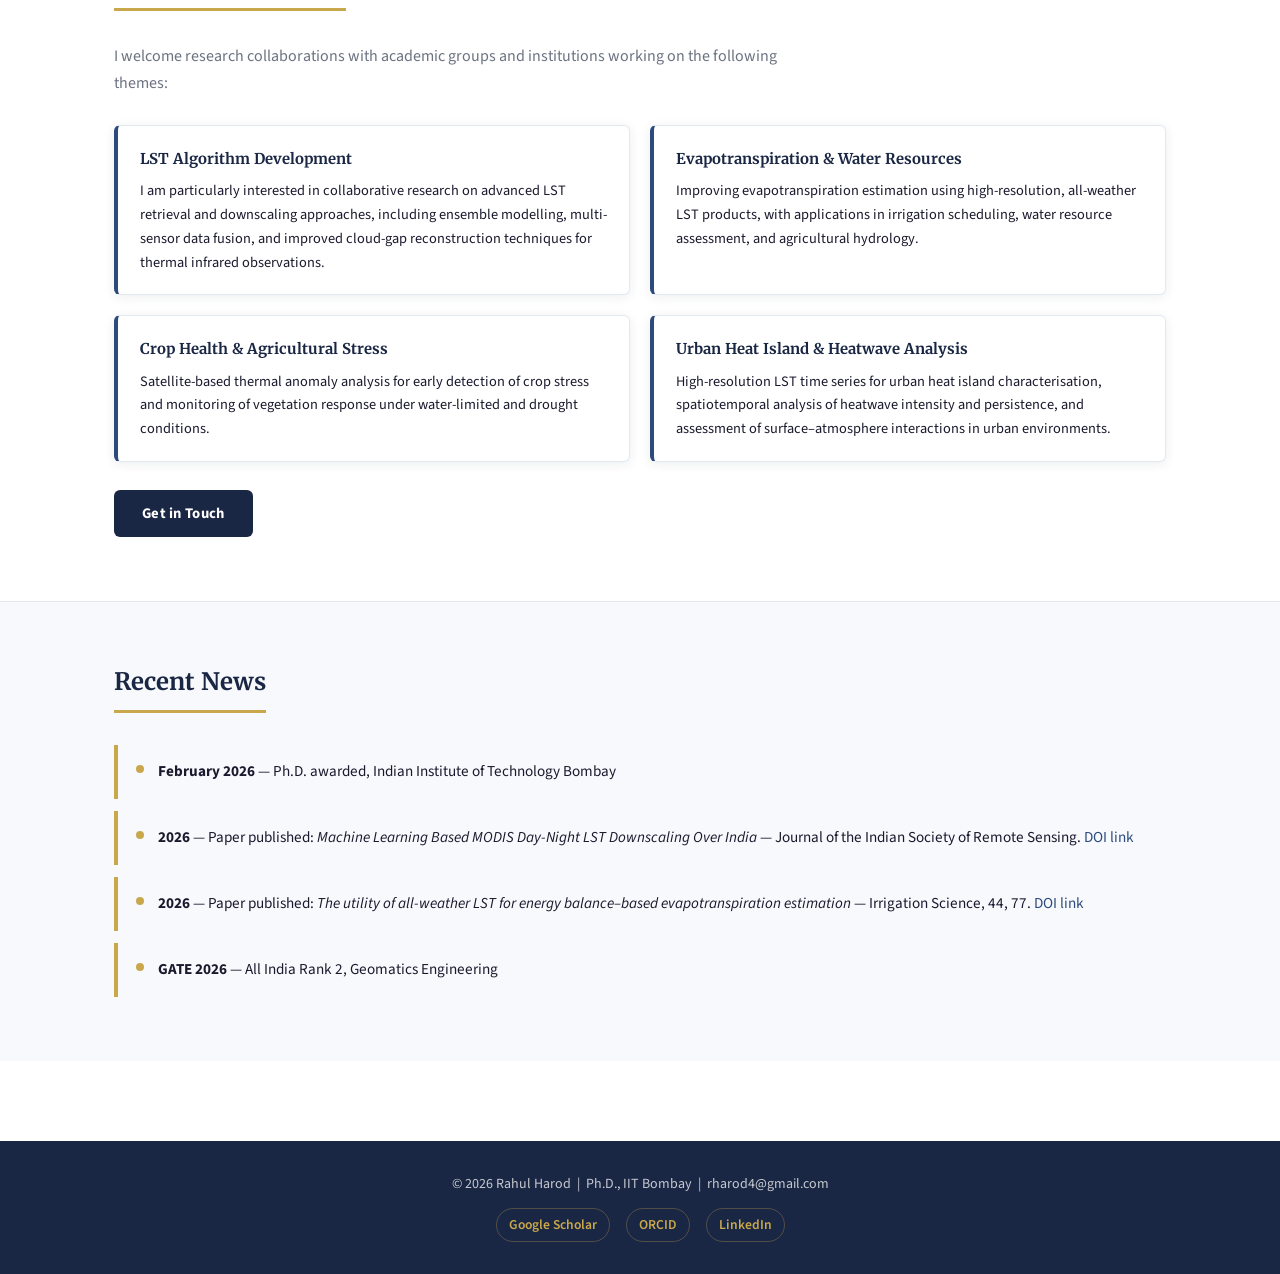
==== commit 4d8a7db1: "Add published ET paper; update sitemap with lastmod dates Moves Irrigation Science ET paper from "Ac" ====
--- a/index.html
+++ b/index.html
@@ -254,7 +254,7 @@
           </div>
           <div class="notification-item">
             <div class="notif-dot"></div>
-            <div><strong>Accepted</strong> — <em>The utility of all-weather LST for energy balance–based evapotranspiration estimation</em> — Irrigation Science</div>
+            <div><strong>2026</strong> — Paper published: <em>The utility of all-weather LST for energy balance–based evapotranspiration estimation</em> — Irrigation Science, 44, 77. <a href="https://doi.org/10.1007/s00271-026-01119-z" target="_blank" rel="noopener">DOI link</a></div>
           </div>
           <div class="notification-item">
             <div class="notif-dot"></div>
